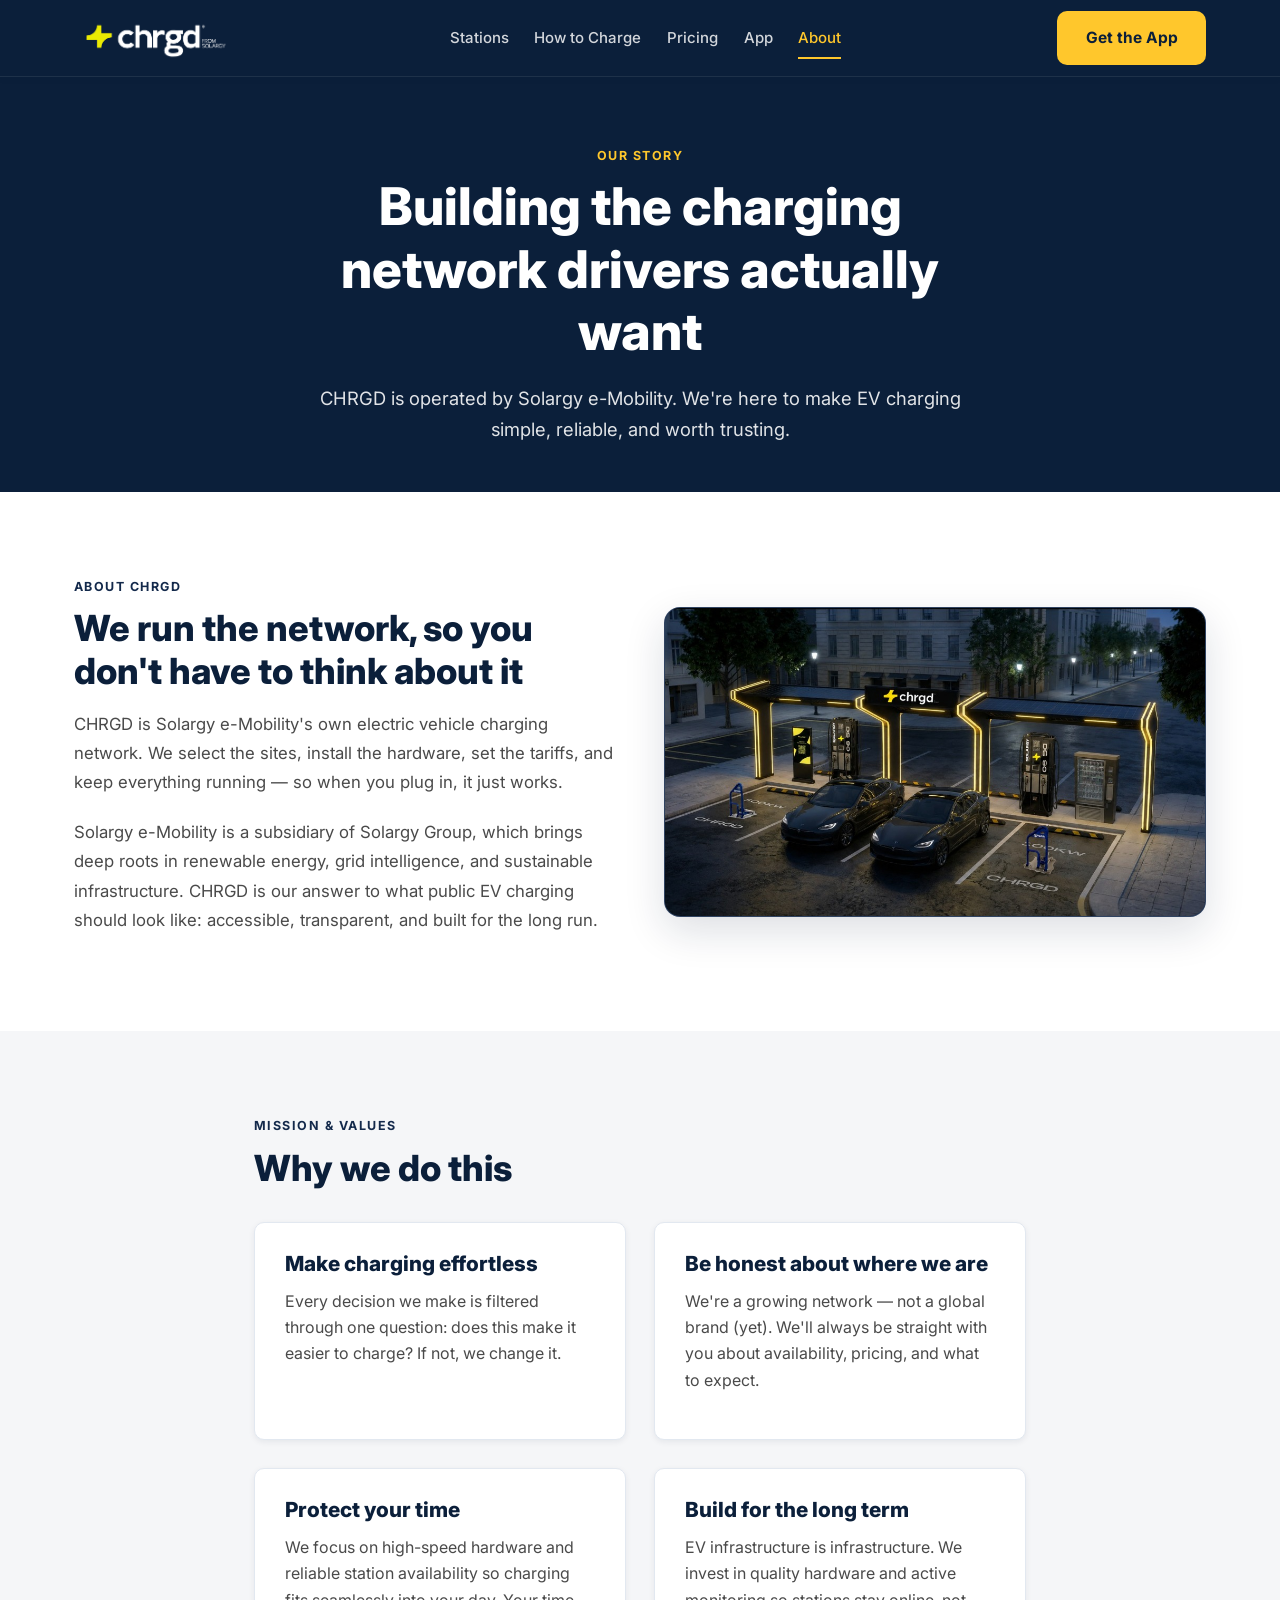
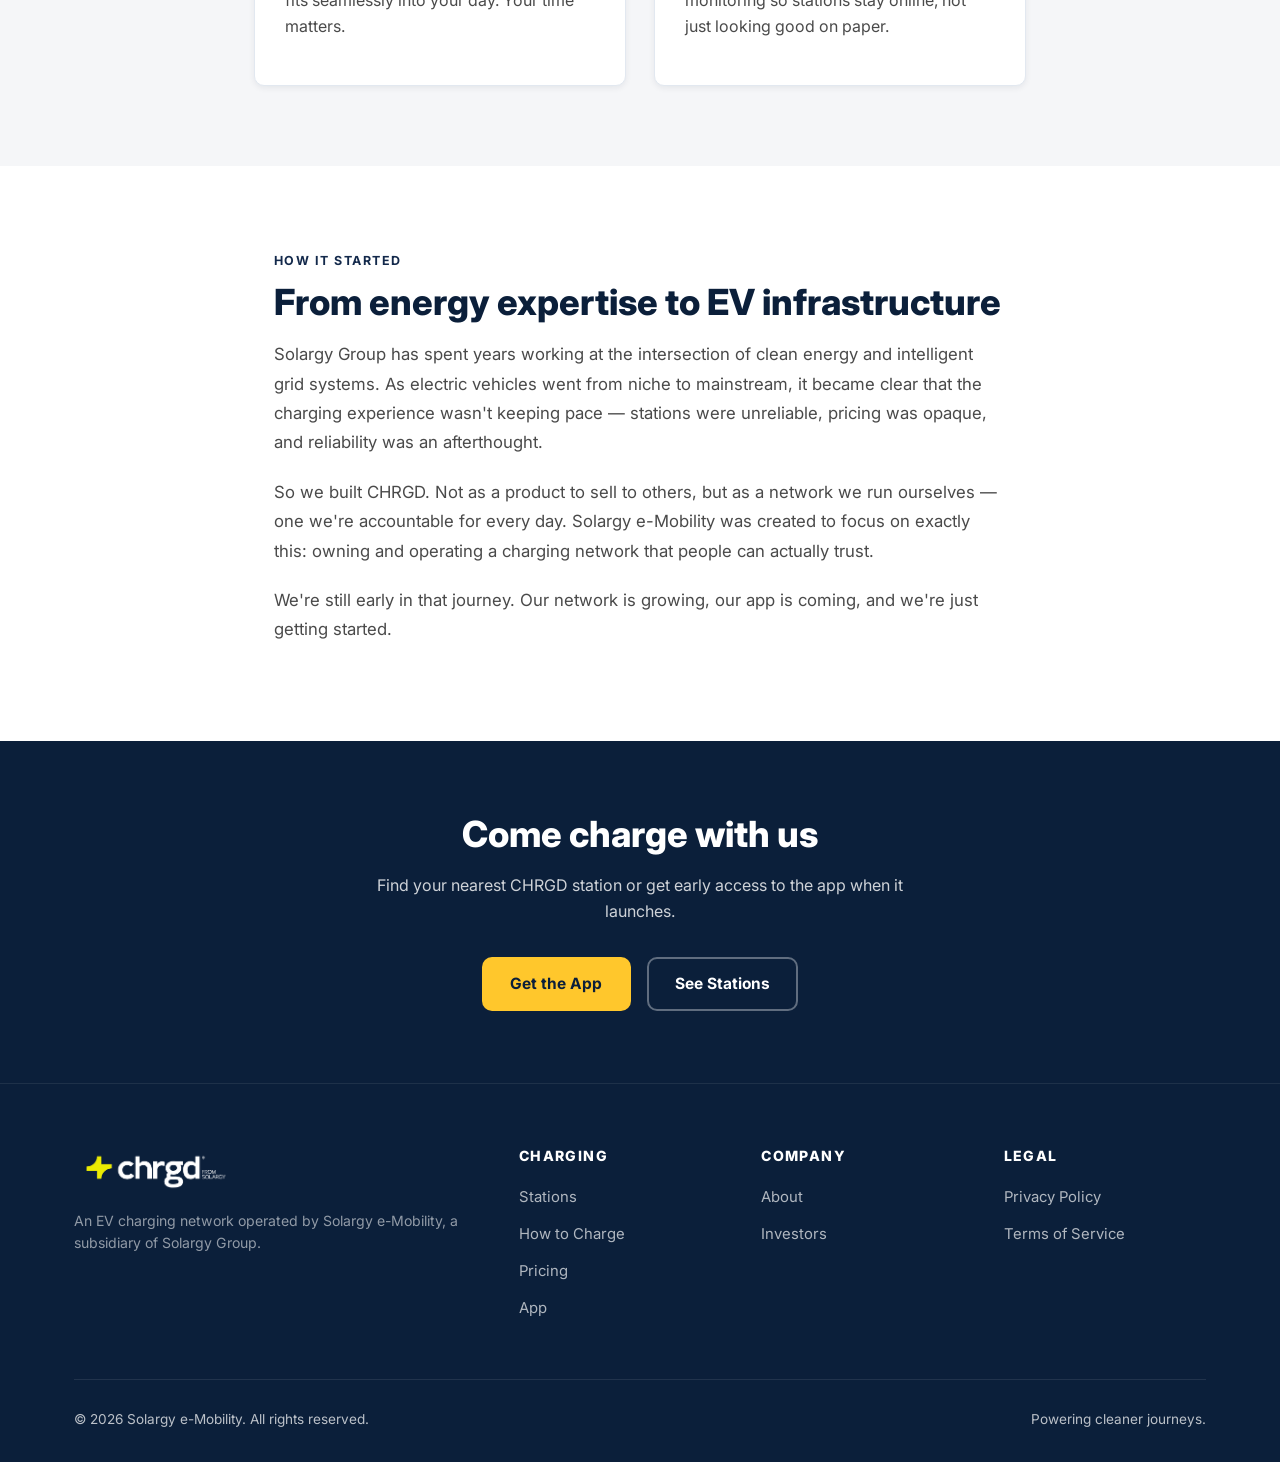
==== about.html @ de36cfe1 "Remove all parking solution and barrier references across website" ====
<!DOCTYPE html>
<html lang="en">
<head>
  <meta charset="UTF-8">
  <meta name="viewport" content="width=device-width, initial-scale=1.0">
  <title>About CHRGD — Solargy e-Mobility</title>
  <meta name="description" content="Learn about CHRGD, the EV charging network operated by Solargy e-Mobility (a subsidiary of Solargy Group). Our mission, story, and the people behind the network.">
  <link rel="stylesheet" href="style.css">
</head>
<body>

<!-- HEADER -->
<header class="header">
  <div class="container header-inner">
    <a href="index.html" class="wordmark" aria-label="CHRGD — Home"><img src="logo.png" alt="CHRGD FROM SOLARGY" class="logo-img"></a>
    <button class="hamburger" id="hamburger" aria-label="Toggle menu" aria-expanded="false">☰</button>
    <nav class="nav" id="mainNav">
      <a href="stations.html"      class="nav-link">Stations</a>
      <a href="how-to-charge.html" class="nav-link">How to Charge</a>
      <a href="pricing.html"       class="nav-link">Pricing</a>
      <a href="app.html"           class="nav-link">App</a>
      <a href="about.html"         class="nav-link active">About</a>    </nav>
    <a href="app.html" class="btn btn-primary">Get the App</a>
  </div>
</header>

<!-- HERO -->
<section class="hero" style="padding: 4rem 0 3rem;">
  <div class="container" style="max-width:720px; text-align:center;">
    <span class="eyebrow">Our Story</span>
    <h1>Building the charging network drivers actually want</h1>
    <p class="lead" style="margin: 0 auto;">CHRGD is operated by Solargy e-Mobility. We're here to make EV charging simple, reliable, and worth trusting.</p>
  </div>
</section>

<!-- ABOUT CHRGD -->
<section class="section">
  <div class="container">
    <div class="hero-grid" style="align-items:center;">
      <div>
        <span class="eyebrow eyebrow-dark">About CHRGD</span>
        <h2>We run the network, so you don't have to think about it</h2>
        <p style="font-size:1.05rem; line-height:1.75; margin-bottom:1.25rem;">
          CHRGD is Solargy e-Mobility's own electric vehicle charging network. We select the sites, install the hardware, set the tariffs, and keep everything running — so when you plug in, it just works.
        </p>
        <p style="font-size:1.05rem; line-height:1.75;">
          Solargy e-Mobility is a subsidiary of Solargy Group, which brings deep roots in renewable energy, grid intelligence, and sustainable infrastructure. CHRGD is our answer to what public EV charging should look like: accessible, transparent, and built for the long run.
        </p>
      </div>
      <div class="site-img-wrapper">
        <img src="images/station-canopy.jpg" alt="CHRGD illuminated night charging canopy" class="site-img">
      </div>
    </div>
  </div>
</section>

<!-- MISSION -->
<section class="section section-light">
  <div class="container" style="max-width: 820px;">
    <div class="section-header" style="text-align:left; max-width:100%; margin-bottom:2rem;">
      <span class="eyebrow eyebrow-dark">Mission & Values</span>
      <h2>Why we do this</h2>
    </div>
    <div class="cards" style="grid-template-columns:1fr 1fr;">
      <div class="card">
        <h3>Make charging effortless</h3>
        <p>Every decision we make is filtered through one question: does this make it easier to charge? If not, we change it.</p>
      </div>
      <div class="card">
        <h3>Be honest about where we are</h3>
        <p>We're a growing network — not a global brand (yet). We'll always be straight with you about availability, pricing, and what to expect.</p>
      </div>
      <div class="card">
        <h3>Protect your time</h3>
        <p>We focus on high-speed hardware and reliable station availability so charging fits seamlessly into your day. Your time matters.</p>
      </div>
      <div class="card">
        <h3>Build for the long term</h3>
        <p>EV infrastructure is infrastructure. We invest in quality hardware and active monitoring so stations stay online, not just looking good on paper.</p>
      </div>
    </div>
  </div>
</section>

<!-- HOW IT STARTED -->
<section class="section">
  <div class="container" style="max-width:780px;">
    <span class="eyebrow eyebrow-dark">How it started</span>
    <h2>From energy expertise to EV infrastructure</h2>
    <p style="font-size:1.05rem; line-height:1.75; margin-bottom:1.25rem;">
      Solargy Group has spent years working at the intersection of clean energy and intelligent grid systems. As electric vehicles went from niche to mainstream, it became clear that the charging experience wasn't keeping pace — stations were unreliable, pricing was opaque, and reliability was an afterthought.
    </p>
    <p style="font-size:1.05rem; line-height:1.75; margin-bottom:1.25rem;">
      So we built CHRGD. Not as a product to sell to others, but as a network we run ourselves — one we're accountable for every day. Solargy e-Mobility was created to focus on exactly this: owning and operating a charging network that people can actually trust.
    </p>
    <p style="font-size:1.05rem; line-height:1.75;">
      We're still early in that journey. Our network is growing, our app is coming, and we're just getting started.
    </p>
  </div>
</section>

<!-- CTA -->
<section class="cta-band">
  <div class="container">
    <h2>Come charge with us</h2>
    <p>Find your nearest CHRGD station or get early access to the app when it launches.</p>
    <div style="display:flex; gap:1rem; justify-content:center; flex-wrap:wrap;">
      <a href="app.html" class="btn btn-primary">Get the App</a>
      <a href="stations.html" class="btn btn-outline">See Stations</a>
    </div>
  </div>
</section>

<!-- FOOTER -->
<footer class="footer">
  <div class="container">
    <div class="footer-grid">
      <div class="footer-col">
        <a href="index.html" class="wordmark" aria-label="CHRGD — Home"><img src="logo.png" alt="CHRGD FROM SOLARGY" class="logo-img"></a>
        <p class="footer-desc">An EV charging network operated by Solargy e-Mobility, a subsidiary of Solargy Group.</p>
      </div>
      <div class="footer-col">
        <h4>Charging</h4>
        <ul class="footer-links">
          <li><a href="stations.html">Stations</a></li>
          <li><a href="how-to-charge.html">How to Charge</a></li>
          <li><a href="pricing.html">Pricing</a></li>
          <li><a href="app.html">App</a></li>
        </ul>
      </div>
      <div class="footer-col">
        <h4>Company</h4>
        <ul class="footer-links">
          <li><a href="about.html">About</a></li>          <li><a href="contact.html">Investors</a></li>
        </ul>
      </div>
      <div class="footer-col">
        <h4>Legal</h4>
        <ul class="footer-links">
          <li><a href="privacy-policy.html">Privacy Policy</a></li>
          <li><a href="terms-of-service.html">Terms of Service</a></li>
        </ul>
      </div>
    </div>
    <div class="footer-bottom">
      <span>© 2026 Solargy e-Mobility. All rights reserved.</span>
      <span>Powering cleaner journeys.</span>
    </div>
  </div>
</footer>

<script src="script.js"></script>
</body>
</html>
---- style.css ----
/* ===========================
   CHRGD — Global Design System
   =========================== */

@import url('https://fonts.googleapis.com/css2?family=Inter:wght@400;500;600;700;800;900&display=swap');

:root {
  --navy:        #0B1F3A;
  --navy-soft:   #13294B;
  --yellow:      #FFC72C;
  --yellow-dark: #E6AB00;
  --white:       #FFFFFF;
  --gray-100:    #F5F6F8;
  --gray-200:    #E2E8F0;
  --gray-300:    #CBD5E1;
  --gray-500:    #94A3B8;
  --gray-700:    #4A4A4A;
  --radius:      10px;
  --radius-lg:   16px;
  --shadow-sm:   0 2px 6px rgba(11,31,58,0.07);
  --shadow-md:   0 6px 18px rgba(11,31,58,0.10);
  --shadow-lg:   0 14px 40px rgba(11,31,58,0.14);
  --transition:  all 0.22s ease;
  --font:        'Inter', -apple-system, BlinkMacSystemFont, 'Segoe UI', sans-serif;
}

/* --- Reset --- */
*, *::before, *::after { box-sizing: border-box; margin: 0; padding: 0; }
html { scroll-behavior: smooth; }
body {
  font-family: var(--font);
  background: var(--white);
  color: var(--gray-700);
  line-height: 1.65;
  font-size: 1rem;
  display: flex;
  flex-direction: column;
  min-height: 100vh;
}
a { text-decoration: none; color: inherit; transition: var(--transition); }
ul { list-style: none; }
img { display: block; max-width: 100%; }

/* --- Container --- */
.container {
  width: 100%;
  max-width: 1180px;
  margin: 0 auto;
  padding: 0 1.5rem;
}

/* ===========================
   WORDMARK
   =========================== */
.wordmark {
  display: inline-flex;
  align-items: center;
  text-decoration: none;
}
.logo-img {
  height: 42px;
  width: auto;
  object-fit: contain;
  display: block;
  transition: var(--transition);
}
.logo-img:hover {
  opacity: 0.9;
}
.wordmark .dot { color: var(--yellow); }
.wordmark-dark  { color: var(--navy); }

/* ===========================
   TYPOGRAPHY
   =========================== */
h1, h2, h3, h4 { color: var(--navy); font-weight: 800; line-height: 1.2; }
h1 { font-size: clamp(2rem, 5vw, 3.25rem); margin-bottom: 1.25rem; }
h2 { font-size: clamp(1.6rem, 3vw, 2.25rem); margin-bottom: 1rem; }
h3 { font-size: 1.3rem; margin-bottom: 0.65rem; }
p  { margin-bottom: 1rem; }

.eyebrow {
  display: inline-block;
  font-size: 0.78rem;
  font-weight: 700;
  letter-spacing: 0.12em;
  text-transform: uppercase;
  color: var(--yellow);
  margin-bottom: 0.6rem;
}
.eyebrow-dark { color: var(--navy-soft); }

.lead {
  font-size: 1.15rem;
  color: rgba(255,255,255,0.88);
  max-width: 680px;
  margin-bottom: 2rem;
}
.lead-dark { color: var(--gray-700); }

/* ===========================
   BUTTONS
   =========================== */
.btn {
  display: inline-flex;
  align-items: center;
  justify-content: center;
  gap: 0.4rem;
  padding: 0.78rem 1.65rem;
  font-weight: 700;
  font-size: 0.97rem;
  border-radius: var(--radius);
  border: 2px solid transparent;
  cursor: pointer;
  transition: var(--transition);
  white-space: nowrap;
}
.btn-primary {
  background: var(--yellow);
  color: var(--navy);
}
.btn-primary:hover {
  background: var(--yellow-dark);
  transform: translateY(-2px);
  box-shadow: var(--shadow-md);
}
.btn-outline {
  background: transparent;
  color: var(--white);
  border-color: rgba(255,255,255,0.35);
}
.btn-outline:hover {
  background: rgba(255,255,255,0.1);
  border-color: var(--white);
}
.btn-outline-dark {
  background: transparent;
  color: var(--navy);
  border-color: var(--navy);
}
.btn-outline-dark:hover {
  background: var(--navy);
  color: var(--white);
}
.btn-disabled {
  background: var(--gray-300);
  color: var(--gray-500);
  cursor: not-allowed;
  pointer-events: none;
}

/* Badge */
.badge {
  display: inline-block;
  background: var(--yellow);
  color: var(--navy);
  font-size: 0.72rem;
  font-weight: 700;
  text-transform: uppercase;
  letter-spacing: 0.08em;
  padding: 0.22rem 0.6rem;
  border-radius: 50px;
  vertical-align: middle;
  margin-left: 0.4rem;
}
.badge-navy {
  background: var(--navy-soft);
  color: var(--yellow);
}

/* ===========================
   MEDIA PLACEHOLDER
   =========================== */
.media-ph {
  border: 2px dashed var(--gray-300);
  background: rgba(19,41,75,0.03);
  border-radius: var(--radius-lg);
  display: flex;
  flex-direction: column;
  align-items: center;
  justify-content: center;
  min-height: 260px;
  padding: 2rem;
  text-align: center;
  color: var(--gray-700);
}
.media-ph .ph-label {
  font-family: monospace;
  font-weight: 700;
  font-size: 1.1rem;
  letter-spacing: 0.1em;
  background: var(--navy-soft);
  color: var(--yellow);
  padding: 0.35rem 0.9rem;
  border-radius: 5px;
  margin-bottom: 0.65rem;
}
.media-ph .ph-desc {
  font-size: 0.84rem;
  color: var(--gray-500);
  max-width: 420px;
}
.media-ph-dark {
  border-color: rgba(255,255,255,0.2);
  background: rgba(255,255,255,0.04);
}
.media-ph-dark .ph-label {
  background: var(--yellow);
  color: var(--navy);
}
.media-ph-dark .ph-desc { color: rgba(255,255,255,0.55); }

/* ===========================
   MEDIA & IMAGES
   =========================== */
.site-img-wrapper {
  position: relative;
  border-radius: var(--radius-lg);
  overflow: hidden;
  box-shadow: var(--shadow-lg);
  border: 1px solid rgba(255, 255, 255, 0.12);
  background: var(--navy-soft);
}
.site-img {
  width: 100%;
  height: auto;
  display: block;
  object-fit: cover;
  transition: transform 0.4s ease;
}
.site-img-wrapper:hover .site-img {
  transform: scale(1.02);
}
.hardware-img-card {
  background: var(--gray-100);
  border-radius: var(--radius-lg);
  padding: 2rem;
  display: flex;
  justify-content: center;
  align-items: center;
  box-shadow: var(--shadow-md);
  border: 1px solid var(--gray-200);
}
.hardware-img {
  max-height: 380px;
  width: auto;
  object-fit: contain;
}

/* ===========================
   HEADER / NAV
   =========================== */
.header {
  position: sticky;
  top: 0;
  z-index: 1000;
  background: var(--navy);
  border-bottom: 1px solid rgba(255,255,255,0.08);
  box-shadow: var(--shadow-sm);
}
.header-inner {
  display: flex;
  align-items: center;
  justify-content: space-between;
  height: 76px;
}
.nav {
  display: flex;
  align-items: center;
  gap: 1.6rem;
}
.nav-link {
  color: rgba(255,255,255,0.82);
  font-weight: 500;
  font-size: 0.94rem;
  padding: 0.4rem 0;
  position: relative;
}
.nav-link:hover,
.nav-link.active { color: var(--yellow); }
.nav-link.active::after {
  content: '';
  position: absolute;
  bottom: -2px; left: 0;
  width: 100%; height: 2px;
  background: var(--yellow);
}
.hamburger {
  display: none;
  background: none;
  border: none;
  color: var(--white);
  font-size: 1.6rem;
  cursor: pointer;
  padding: 0.35rem;
  line-height: 1;
}

/* ===========================
   SECTIONS
   =========================== */
.section { padding: 5rem 0; }
.section-light { background: var(--gray-100); }
.section-dark  { background: var(--navy-soft); }
.section-dark h2, .section-dark h3 { color: var(--white); }

.section-header {
  text-align: center;
  max-width: 700px;
  margin: 0 auto 3rem;
}

/* ===========================
   HERO
   =========================== */
.hero {
  background: var(--navy);
  color: var(--white);
  padding: 5.5rem 0 4.5rem;
}
.hero-grid {
  display: grid;
  grid-template-columns: 1fr 1fr;
  gap: 3rem;
  align-items: center;
}
.hero h1 { color: var(--white); }
.hero-btns { display: flex; gap: 1rem; flex-wrap: wrap; margin-top: 0.5rem; }

/* ===========================
   CARDS
   =========================== */
.cards {
  display: grid;
  grid-template-columns: repeat(auto-fit, minmax(300px, 1fr));
  gap: 1.75rem;
}
.card {
  background: var(--white);
  border: 1px solid var(--gray-200);
  border-radius: var(--radius);
  padding: 1.85rem;
  box-shadow: var(--shadow-sm);
  transition: var(--transition);
  display: flex;
  flex-direction: column;
}
.card:hover {
  transform: translateY(-4px);
  box-shadow: var(--shadow-md);
  border-color: var(--yellow);
}
.card-link {
  margin-top: auto;
  padding-top: 1rem;
  font-weight: 700;
  color: var(--navy);
  display: inline-flex;
  align-items: center;
  gap: 0.3rem;
}
.card-link:hover { color: var(--yellow-dark); }

/* ===========================
   STEPS
   =========================== */
.steps {
  display: grid;
  grid-template-columns: repeat(auto-fit, minmax(220px, 1fr));
  gap: 1.75rem;
}
.step {
  background: var(--white);
  border-radius: var(--radius);
  border-top: 4px solid var(--yellow);
  padding: 1.75rem 1.5rem;
  box-shadow: var(--shadow-sm);
  position: relative;
}
.step-num {
  font-size: 3rem;
  font-weight: 900;
  color: var(--navy);
  opacity: 0.08;
  position: absolute;
  top: 1rem;
  right: 1.25rem;
  line-height: 1;
}

/* ===========================
   CTA BAND
   =========================== */
.cta-band {
  background: var(--navy);
  color: var(--white);
  text-align: center;
  padding: 4.5rem 0;
}
.cta-band h2 { color: var(--white); margin-bottom: 1rem; }
.cta-band p  { color: rgba(255,255,255,0.8); max-width: 580px; margin: 0 auto 2rem; }

/* ===========================
   PRICING
   =========================== */
.pricing-box {
  background: var(--white);
  border: 1px solid var(--gray-200);
  border-radius: var(--radius);
  padding: 2.5rem;
  box-shadow: var(--shadow-sm);
  max-width: 680px;
  margin: 0 auto;
}

/* ===========================
   FORM
   =========================== */
.form-wrap {
  background: var(--white);
  border: 1px solid var(--gray-200);
  border-radius: var(--radius);
  padding: 2.5rem;
  box-shadow: var(--shadow-md);
}
.form-group { margin-bottom: 1.15rem; }
.form-label {
  display: block;
  font-weight: 600;
  color: var(--navy);
  margin-bottom: 0.35rem;
  font-size: 0.95rem;
}
.form-control {
  width: 100%;
  padding: 0.75rem 1rem;
  border: 1px solid var(--gray-300);
  border-radius: var(--radius);
  font-family: var(--font);
  font-size: 1rem;
  transition: var(--transition);
}
.form-control:focus {
  outline: none;
  border-color: var(--navy);
  box-shadow: 0 0 0 3px rgba(11,31,58,0.09);
}

/* ===========================
   LEGAL
   =========================== */
.legal-wrap {
  max-width: 820px;
  margin: 0 auto;
  background: var(--white);
  border: 1px solid var(--gray-200);
  border-radius: var(--radius);
  padding: 3rem;
  box-shadow: var(--shadow-sm);
}
.draft-notice {
  background: rgba(255,199,44,0.13);
  border-left: 4px solid var(--yellow-dark);
  padding: 0.9rem 1.2rem;
  border-radius: 4px;
  margin-bottom: 2rem;
  font-size: 0.93rem;
  color: var(--navy);
}
.legal-wrap h2 { font-size: 1.25rem; margin: 2rem 0 0.5rem; }
.legal-wrap p, .legal-wrap li { font-size: 0.97rem; line-height: 1.7; }
.legal-wrap ul { list-style: disc; margin-left: 1.5rem; margin-bottom: 1rem; }

/* ===========================
   FOOTER
   =========================== */
.footer {
  background: var(--navy);
  color: rgba(255,255,255,0.72);
  padding: 4rem 0 2rem;
  border-top: 1px solid rgba(255,255,255,0.08);
  margin-top: auto;
}
.footer-grid {
  display: grid;
  grid-template-columns: 2fr 1fr 1fr 1fr;
  gap: 2.5rem;
  margin-bottom: 3rem;
}
.footer-col h4 {
  color: var(--white);
  font-size: 0.88rem;
  text-transform: uppercase;
  letter-spacing: 0.1em;
  margin-bottom: 1.1rem;
}
.footer-links li { margin-bottom: 0.65rem; }
.footer-links a  { color: rgba(255,255,255,0.68); font-size: 0.93rem; }
.footer-links a:hover { color: var(--yellow); }
.footer-desc {
  margin-top: 0.75rem;
  font-size: 0.88rem;
  color: rgba(255,255,255,0.55);
  line-height: 1.6;
}
.footer-bottom {
  padding-top: 1.75rem;
  border-top: 1px solid rgba(255,255,255,0.09);
  display: flex;
  justify-content: space-between;
  align-items: center;
  font-size: 0.85rem;
  flex-wrap: wrap;
  gap: 0.75rem;
}

/* ===========================
   RESPONSIVE
   =========================== */
@media (max-width: 960px) {
  .hero-grid         { grid-template-columns: 1fr; }
  .footer-grid       { grid-template-columns: 1fr 1fr; }
}

@media (max-width: 720px) {
  h1 { font-size: 2rem; }
  h2 { font-size: 1.55rem; }

  .hamburger { display: block; }

  .nav {
    position: absolute;
    top: 76px; left: 0;
    width: 100%;
    background: var(--navy);
    flex-direction: column;
    align-items: flex-start;
    padding: 1.25rem 1.5rem;
    gap: 1.1rem;
    border-bottom: 1px solid rgba(255,255,255,0.09);
    box-shadow: var(--shadow-lg);
    display: none;
  }
  .nav.open { display: flex; }

  .footer-grid       { grid-template-columns: 1fr; }
  .footer-bottom     { flex-direction: column; text-align: center; }
  .form-wrap, .legal-wrap { padding: 1.5rem; }
}
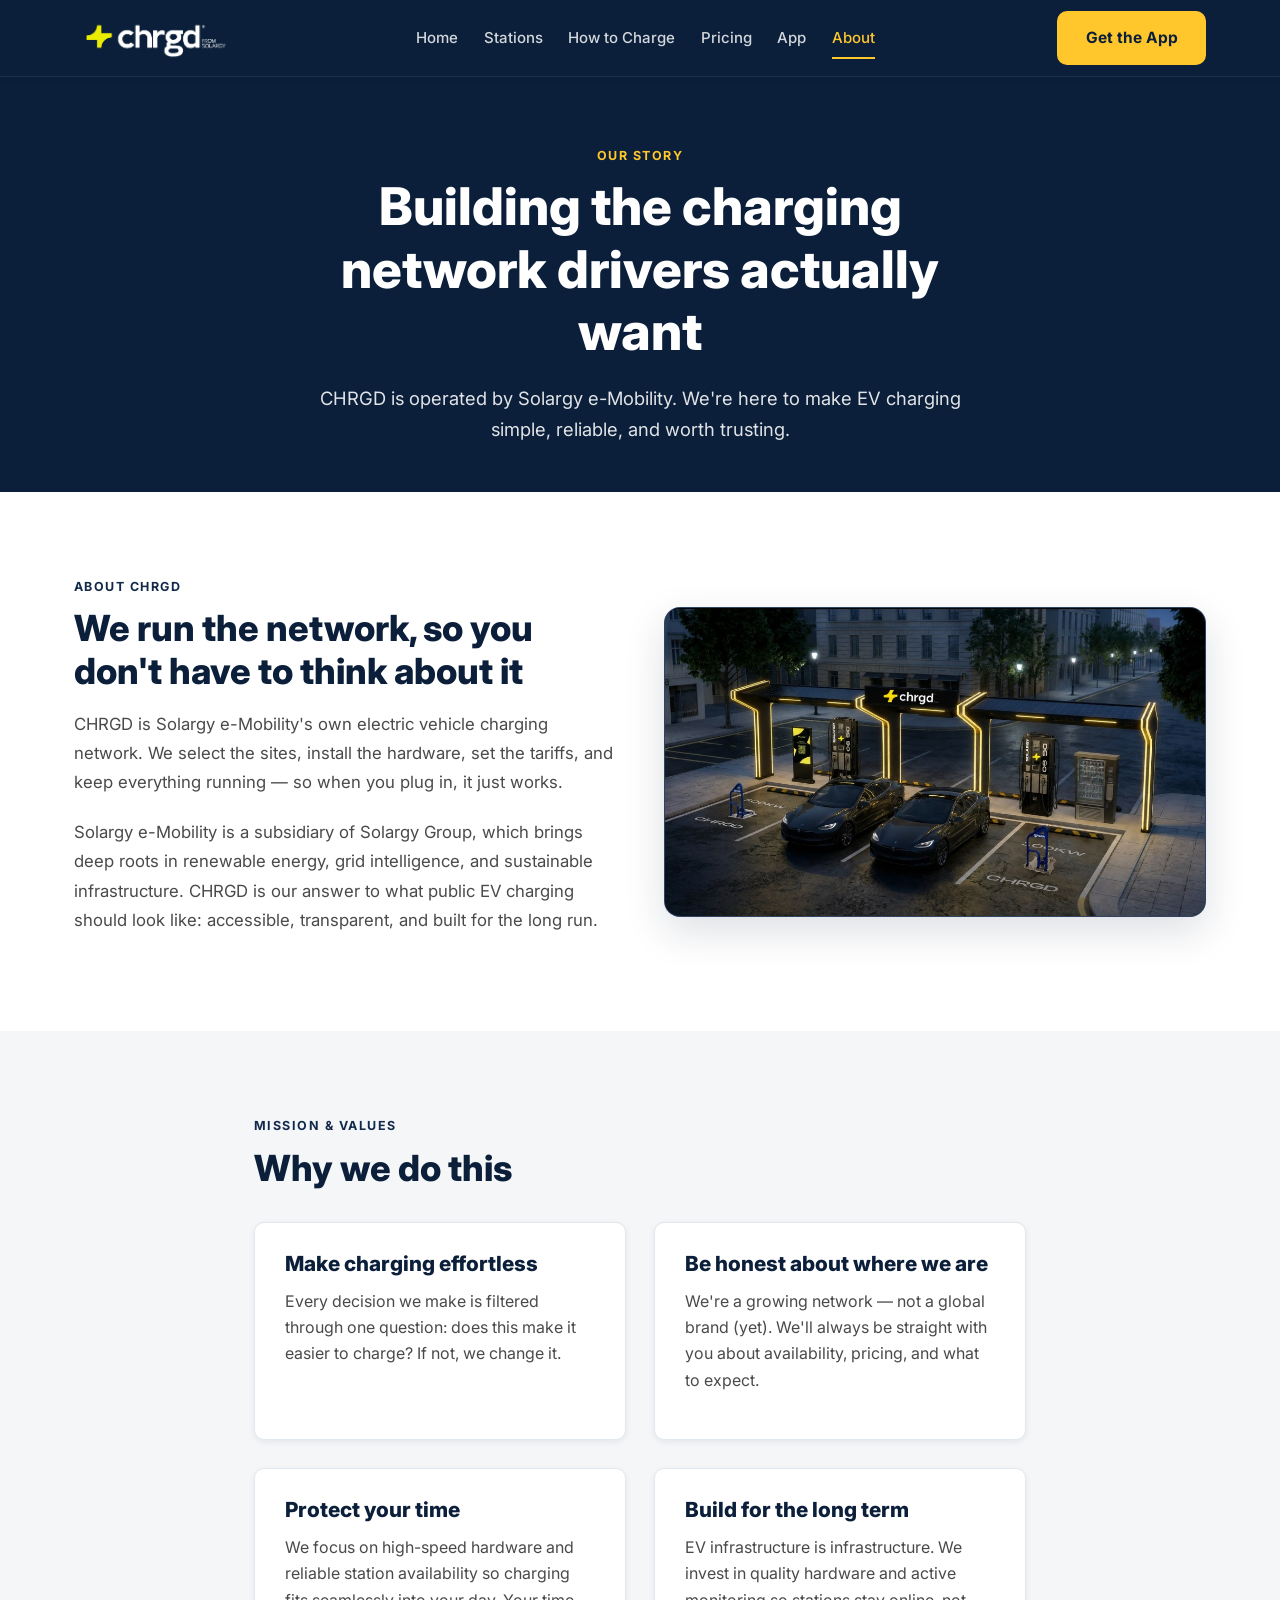
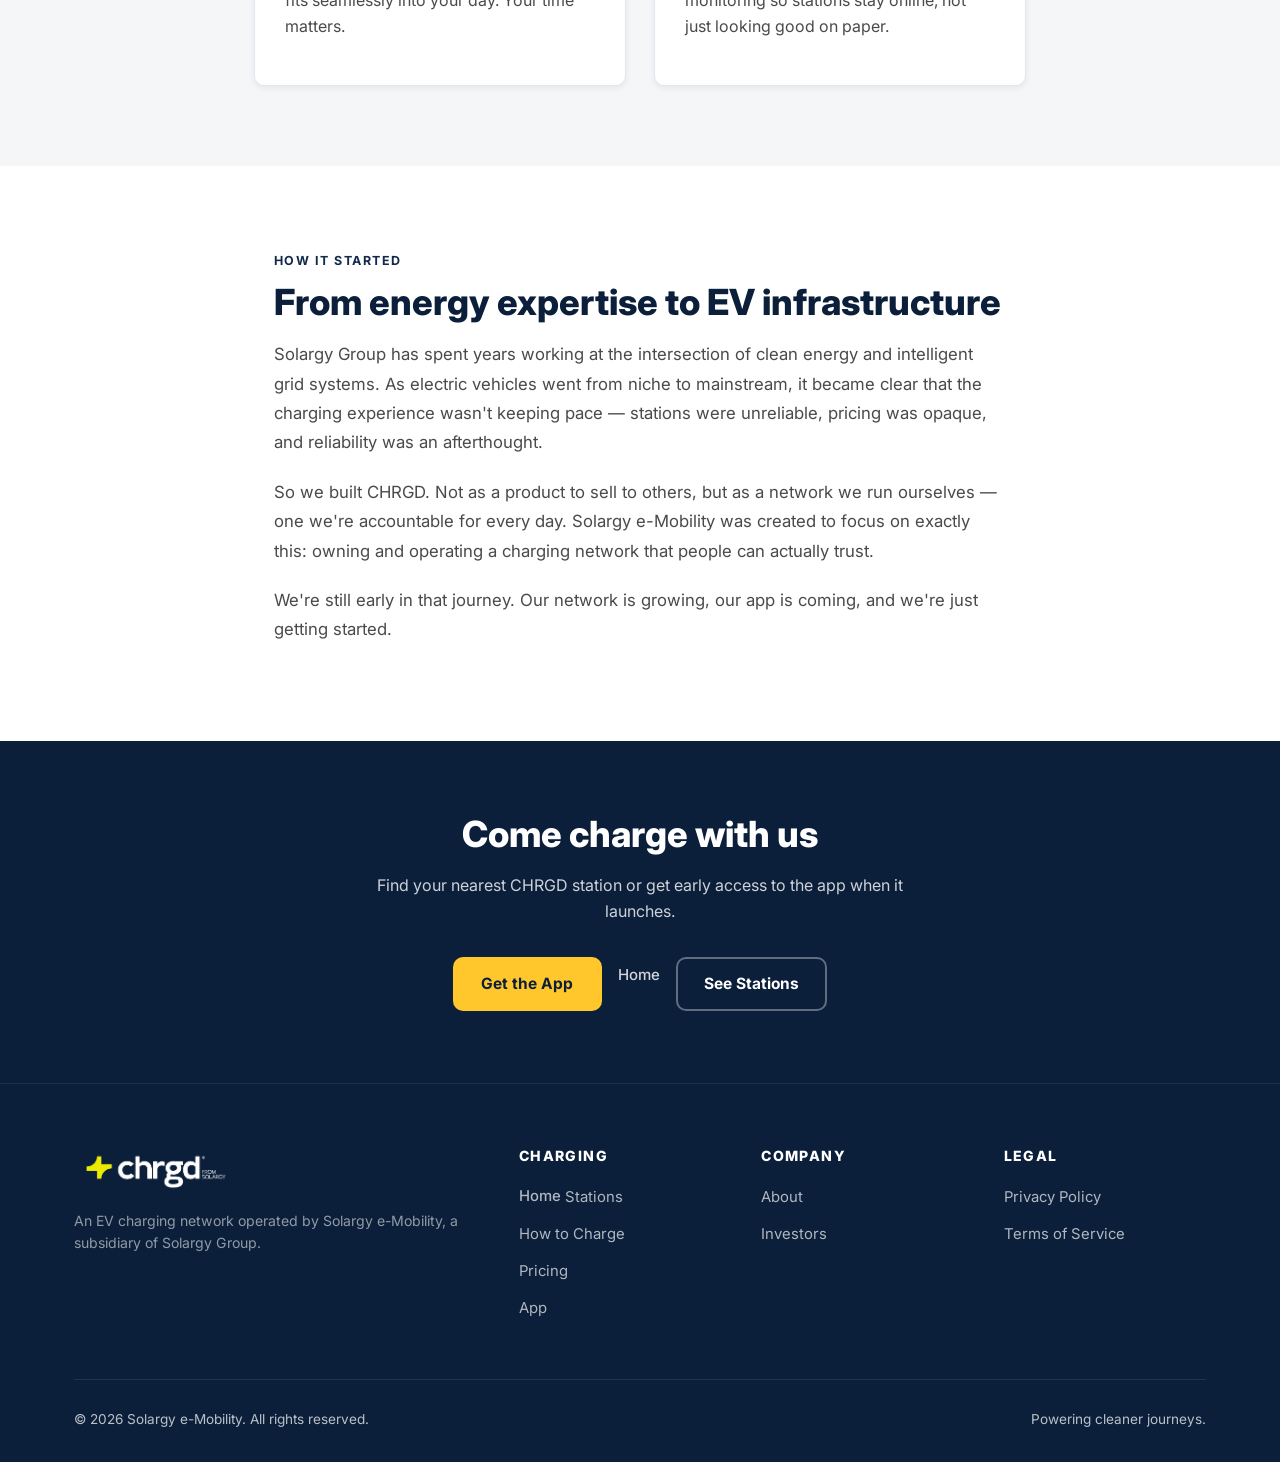
==== commit 7624c246: "Add Home tab to header navigation bar across all pages" ====
--- a/about.html
+++ b/about.html
@@ -15,6 +15,7 @@
     <a href="index.html" class="wordmark" aria-label="CHRGD — Home"><img src="logo.png" alt="CHRGD FROM SOLARGY" class="logo-img"></a>
     <button class="hamburger" id="hamburger" aria-label="Toggle menu" aria-expanded="false">☰</button>
     <nav class="nav" id="mainNav">
+      <a href="index.html" class="nav-link">Home</a>
       <a href="stations.html"      class="nav-link">Stations</a>
       <a href="how-to-charge.html" class="nav-link">How to Charge</a>
       <a href="pricing.html"       class="nav-link">Pricing</a>
@@ -106,6 +107,7 @@
     <p>Find your nearest CHRGD station or get early access to the app when it launches.</p>
     <div style="display:flex; gap:1rem; justify-content:center; flex-wrap:wrap;">
       <a href="app.html" class="btn btn-primary">Get the App</a>
+      <a href="index.html" class="nav-link">Home</a>
       <a href="stations.html" class="btn btn-outline">See Stations</a>
     </div>
   </div>
@@ -122,7 +124,8 @@
       <div class="footer-col">
         <h4>Charging</h4>
         <ul class="footer-links">
-          <li><a href="stations.html">Stations</a></li>
+          <li><a href="index.html" class="nav-link">Home</a>
+      <a href="stations.html">Stations</a></li>
           <li><a href="how-to-charge.html">How to Charge</a></li>
           <li><a href="pricing.html">Pricing</a></li>
           <li><a href="app.html">App</a></li>
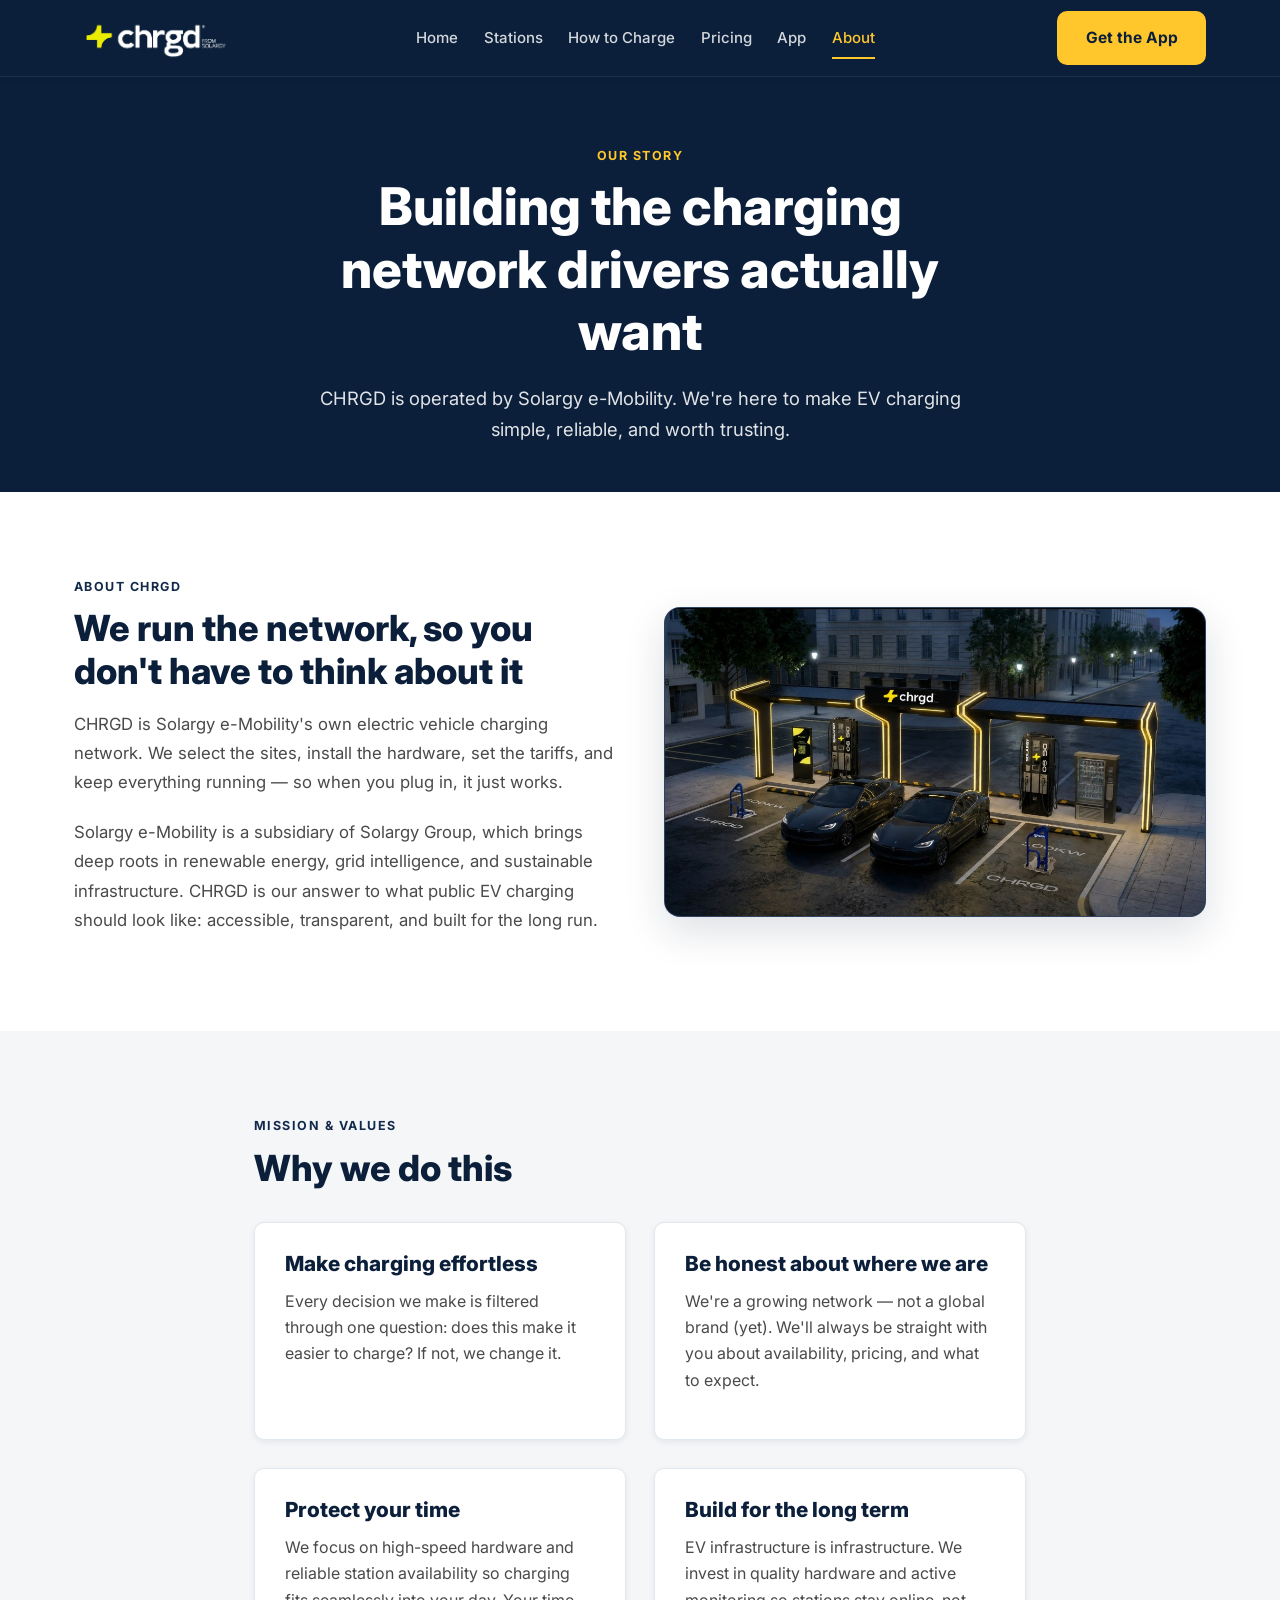
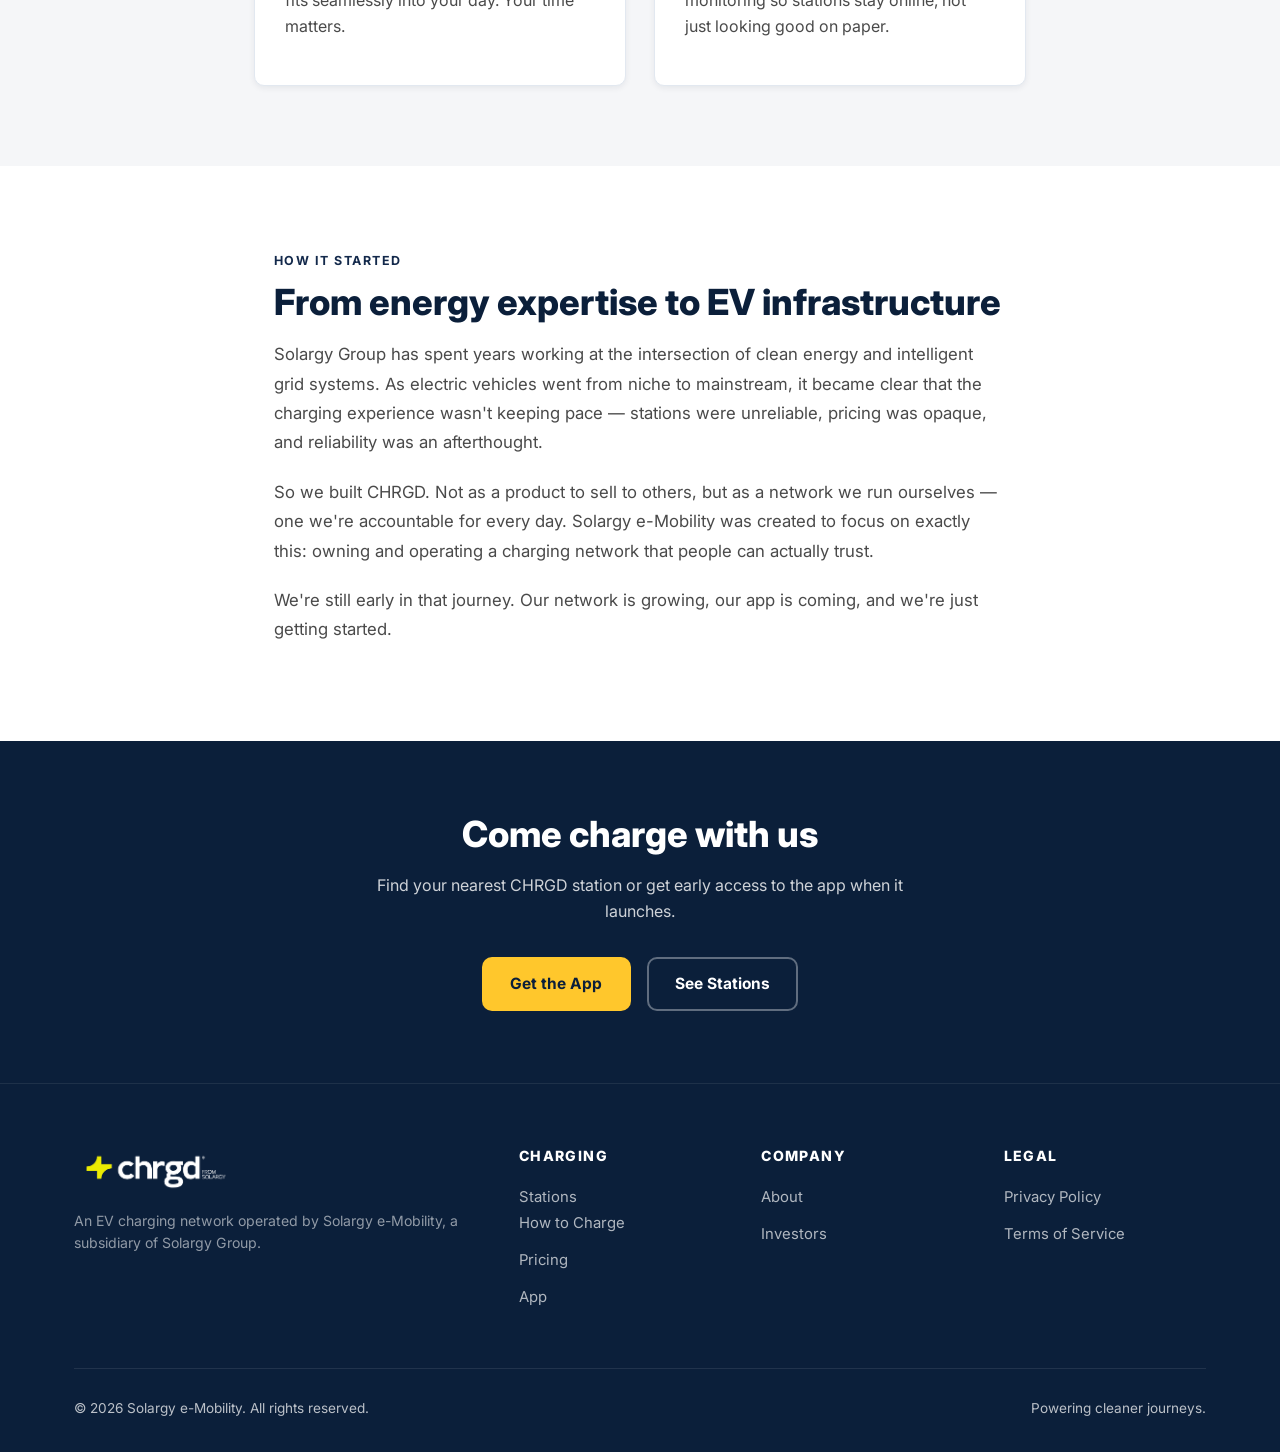
==== commit 1cf32970: "Keep Home tab exclusively in header navigation" ====
--- a/about.html
+++ b/about.html
@@ -107,7 +107,6 @@
     <p>Find your nearest CHRGD station or get early access to the app when it launches.</p>
     <div style="display:flex; gap:1rem; justify-content:center; flex-wrap:wrap;">
       <a href="app.html" class="btn btn-primary">Get the App</a>
-      <a href="index.html" class="nav-link">Home</a>
       <a href="stations.html" class="btn btn-outline">See Stations</a>
     </div>
   </div>
@@ -124,8 +123,7 @@
       <div class="footer-col">
         <h4>Charging</h4>
         <ul class="footer-links">
-          <li><a href="index.html" class="nav-link">Home</a>
-      <a href="stations.html">Stations</a></li>
+                <a href="stations.html">Stations</a></li>
           <li><a href="how-to-charge.html">How to Charge</a></li>
           <li><a href="pricing.html">Pricing</a></li>
           <li><a href="app.html">App</a></li>
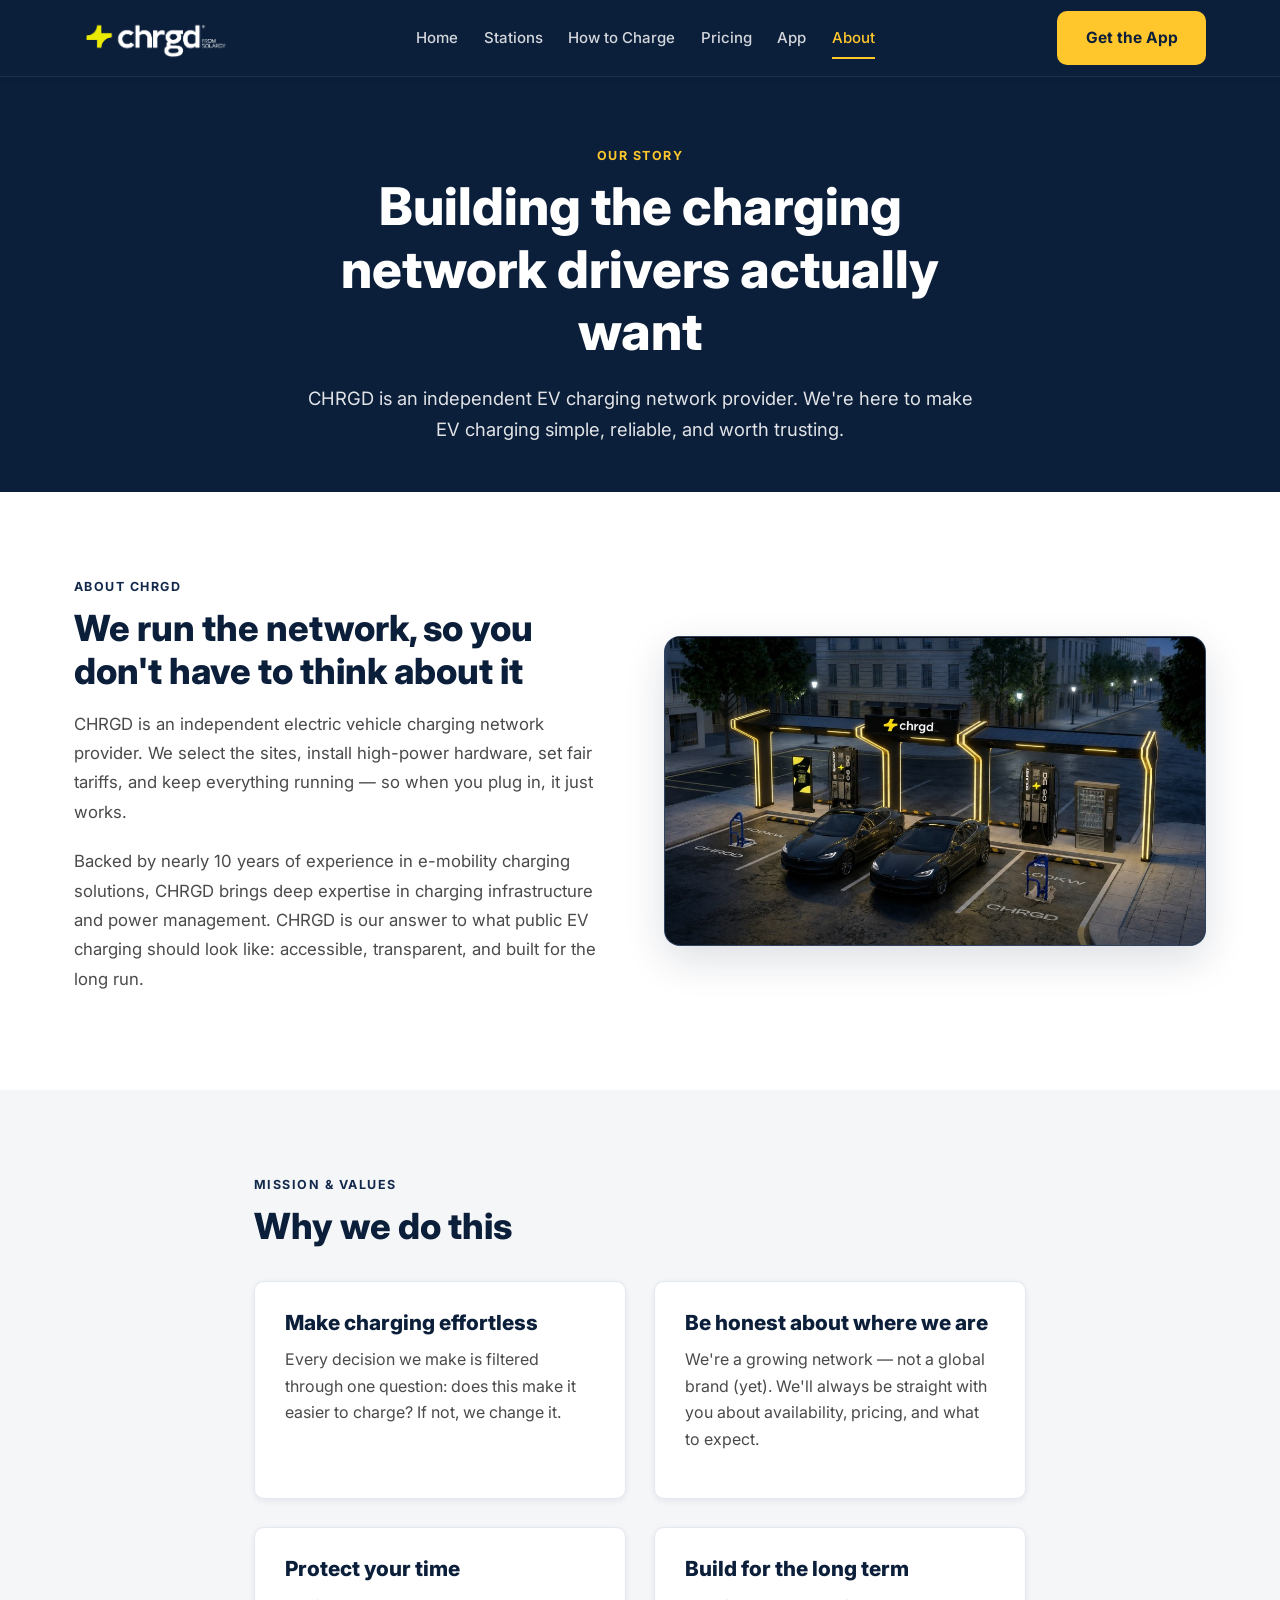
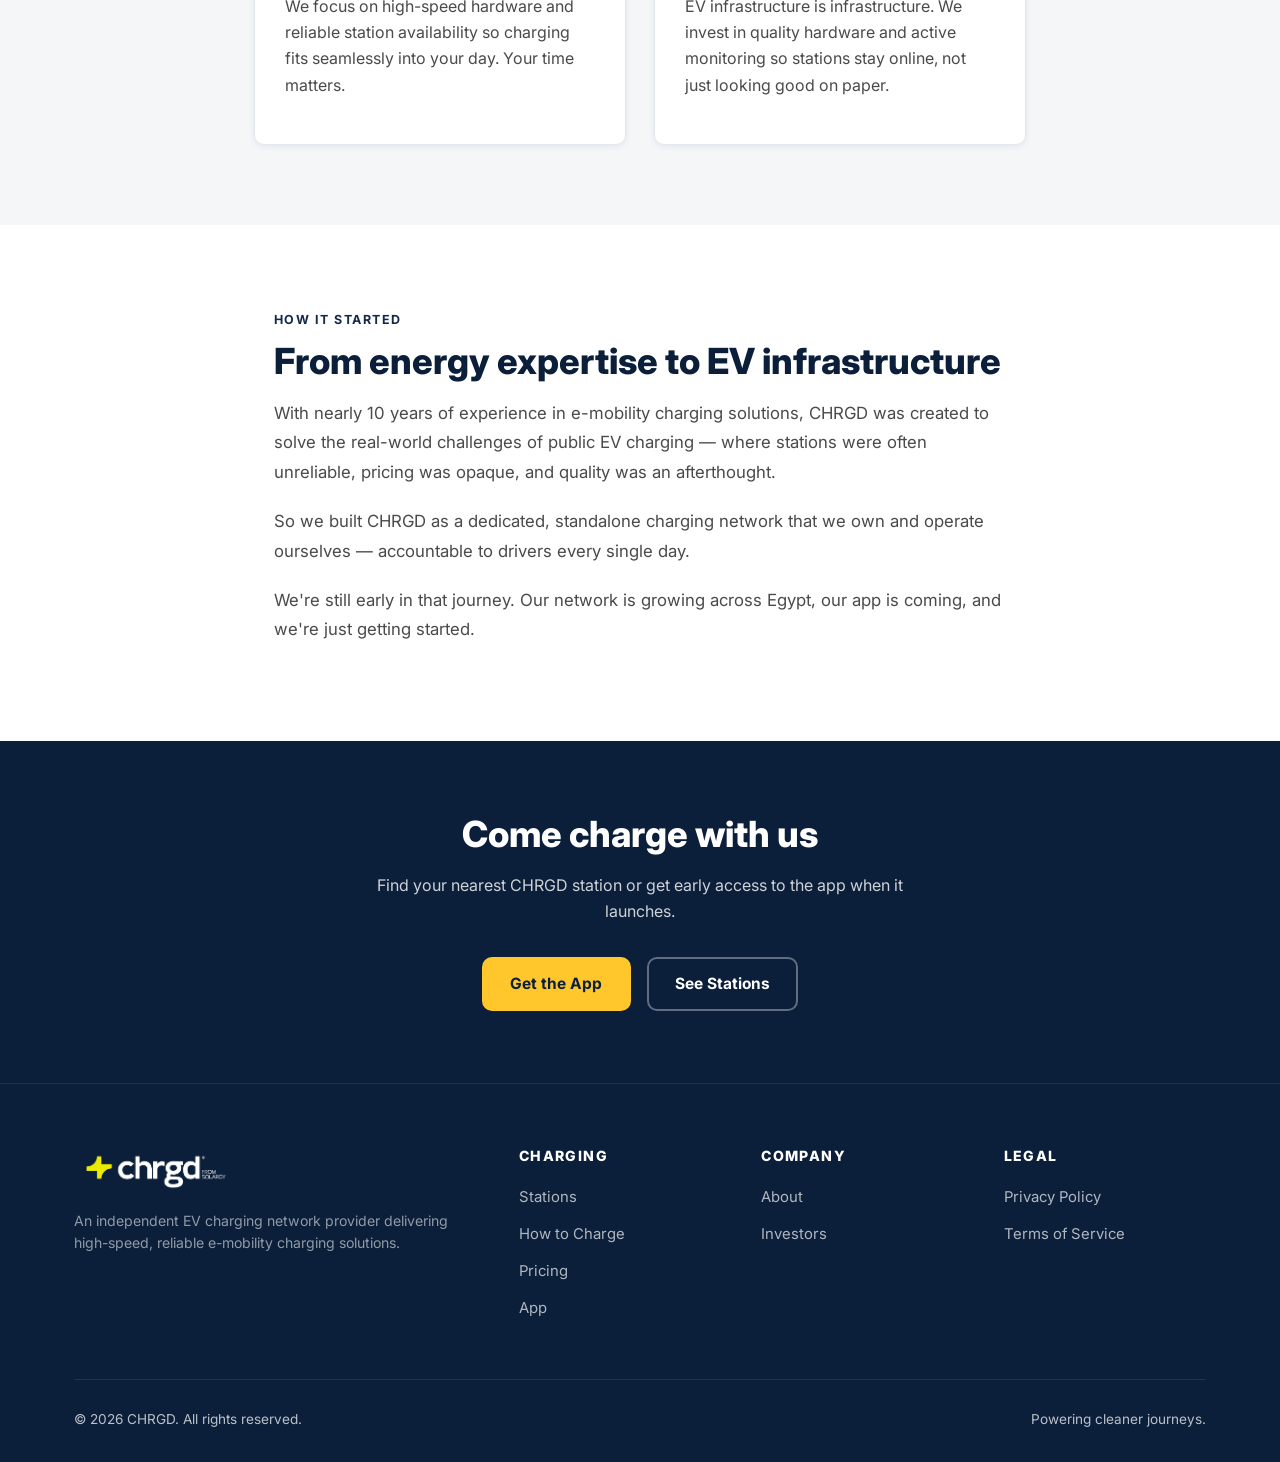
==== commit 376d990d: "Reframe CHRGD tone as an independent standalone EV charging network" ====
--- a/about.html
+++ b/about.html
@@ -3,8 +3,8 @@
 <head>
   <meta charset="UTF-8">
   <meta name="viewport" content="width=device-width, initial-scale=1.0">
-  <title>About CHRGD — Solargy e-Mobility</title>
-  <meta name="description" content="Learn about CHRGD, the EV charging network operated by Solargy e-Mobility (a subsidiary of Solargy Group). Our mission, story, and the people behind the network.">
+  <title>About CHRGD — EV Charging Network</title>
+  <meta name="description" content="Learn about CHRGD, an independent EV charging network provider. Our mission, story, and commitment to reliable charging.">
   <link rel="stylesheet" href="style.css">
 </head>
 <body>
@@ -12,7 +12,7 @@
 <!-- HEADER -->
 <header class="header">
   <div class="container header-inner">
-    <a href="index.html" class="wordmark" aria-label="CHRGD — Home"><img src="logo.png" alt="CHRGD FROM SOLARGY" class="logo-img"></a>
+    <a href="index.html" class="wordmark" aria-label="CHRGD — Home"><img src="logo.png" alt="CHRGD EV Charging Network" class="logo-img"></a>
     <button class="hamburger" id="hamburger" aria-label="Toggle menu" aria-expanded="false">☰</button>
     <nav class="nav" id="mainNav">
       <a href="index.html" class="nav-link">Home</a>
@@ -30,7 +30,7 @@
   <div class="container" style="max-width:720px; text-align:center;">
     <span class="eyebrow">Our Story</span>
     <h1>Building the charging network drivers actually want</h1>
-    <p class="lead" style="margin: 0 auto;">CHRGD is operated by Solargy e-Mobility. We're here to make EV charging simple, reliable, and worth trusting.</p>
+    <p class="lead" style="margin: 0 auto;">CHRGD is an independent EV charging network provider. We're here to make EV charging simple, reliable, and worth trusting.</p>
   </div>
 </section>
 
@@ -42,10 +42,10 @@
         <span class="eyebrow eyebrow-dark">About CHRGD</span>
         <h2>We run the network, so you don't have to think about it</h2>
         <p style="font-size:1.05rem; line-height:1.75; margin-bottom:1.25rem;">
-          CHRGD is Solargy e-Mobility's own electric vehicle charging network. We select the sites, install the hardware, set the tariffs, and keep everything running — so when you plug in, it just works.
+          CHRGD is an independent electric vehicle charging network provider. We select the sites, install high-power hardware, set fair tariffs, and keep everything running — so when you plug in, it just works.
         </p>
         <p style="font-size:1.05rem; line-height:1.75;">
-          Solargy e-Mobility is a subsidiary of Solargy Group, which brings deep roots in renewable energy, grid intelligence, and sustainable infrastructure. CHRGD is our answer to what public EV charging should look like: accessible, transparent, and built for the long run.
+          Backed by nearly 10 years of experience in e-mobility charging solutions, CHRGD brings deep expertise in charging infrastructure and power management. CHRGD is our answer to what public EV charging should look like: accessible, transparent, and built for the long run.
         </p>
       </div>
       <div class="site-img-wrapper">
@@ -89,13 +89,13 @@
     <span class="eyebrow eyebrow-dark">How it started</span>
     <h2>From energy expertise to EV infrastructure</h2>
     <p style="font-size:1.05rem; line-height:1.75; margin-bottom:1.25rem;">
-      Solargy Group has spent years working at the intersection of clean energy and intelligent grid systems. As electric vehicles went from niche to mainstream, it became clear that the charging experience wasn't keeping pace — stations were unreliable, pricing was opaque, and reliability was an afterthought.
+      With nearly 10 years of experience in e-mobility charging solutions, CHRGD was created to solve the real-world challenges of public EV charging — where stations were often unreliable, pricing was opaque, and quality was an afterthought.
     </p>
     <p style="font-size:1.05rem; line-height:1.75; margin-bottom:1.25rem;">
-      So we built CHRGD. Not as a product to sell to others, but as a network we run ourselves — one we're accountable for every day. Solargy e-Mobility was created to focus on exactly this: owning and operating a charging network that people can actually trust.
+      So we built CHRGD as a dedicated, standalone charging network that we own and operate ourselves — accountable to drivers every single day.
     </p>
     <p style="font-size:1.05rem; line-height:1.75;">
-      We're still early in that journey. Our network is growing, our app is coming, and we're just getting started.
+      We're still early in that journey. Our network is growing across Egypt, our app is coming, and we're just getting started.
     </p>
   </div>
 </section>
@@ -117,13 +117,13 @@
   <div class="container">
     <div class="footer-grid">
       <div class="footer-col">
-        <a href="index.html" class="wordmark" aria-label="CHRGD — Home"><img src="logo.png" alt="CHRGD FROM SOLARGY" class="logo-img"></a>
-        <p class="footer-desc">An EV charging network operated by Solargy e-Mobility, a subsidiary of Solargy Group.</p>
+        <a href="index.html" class="wordmark" aria-label="CHRGD — Home"><img src="logo.png" alt="CHRGD EV Charging Network" class="logo-img"></a>
+        <p class="footer-desc">An independent EV charging network provider delivering high-speed, reliable e-mobility charging solutions.</p>
       </div>
       <div class="footer-col">
         <h4>Charging</h4>
         <ul class="footer-links">
-                <a href="stations.html">Stations</a></li>
+          <li><a href="stations.html">Stations</a></li>
           <li><a href="how-to-charge.html">How to Charge</a></li>
           <li><a href="pricing.html">Pricing</a></li>
           <li><a href="app.html">App</a></li>
@@ -144,7 +144,7 @@
       </div>
     </div>
     <div class="footer-bottom">
-      <span>© 2026 Solargy e-Mobility. All rights reserved.</span>
+      <span>© 2026 CHRGD. All rights reserved.</span>
       <span>Powering cleaner journeys.</span>
     </div>
   </div>
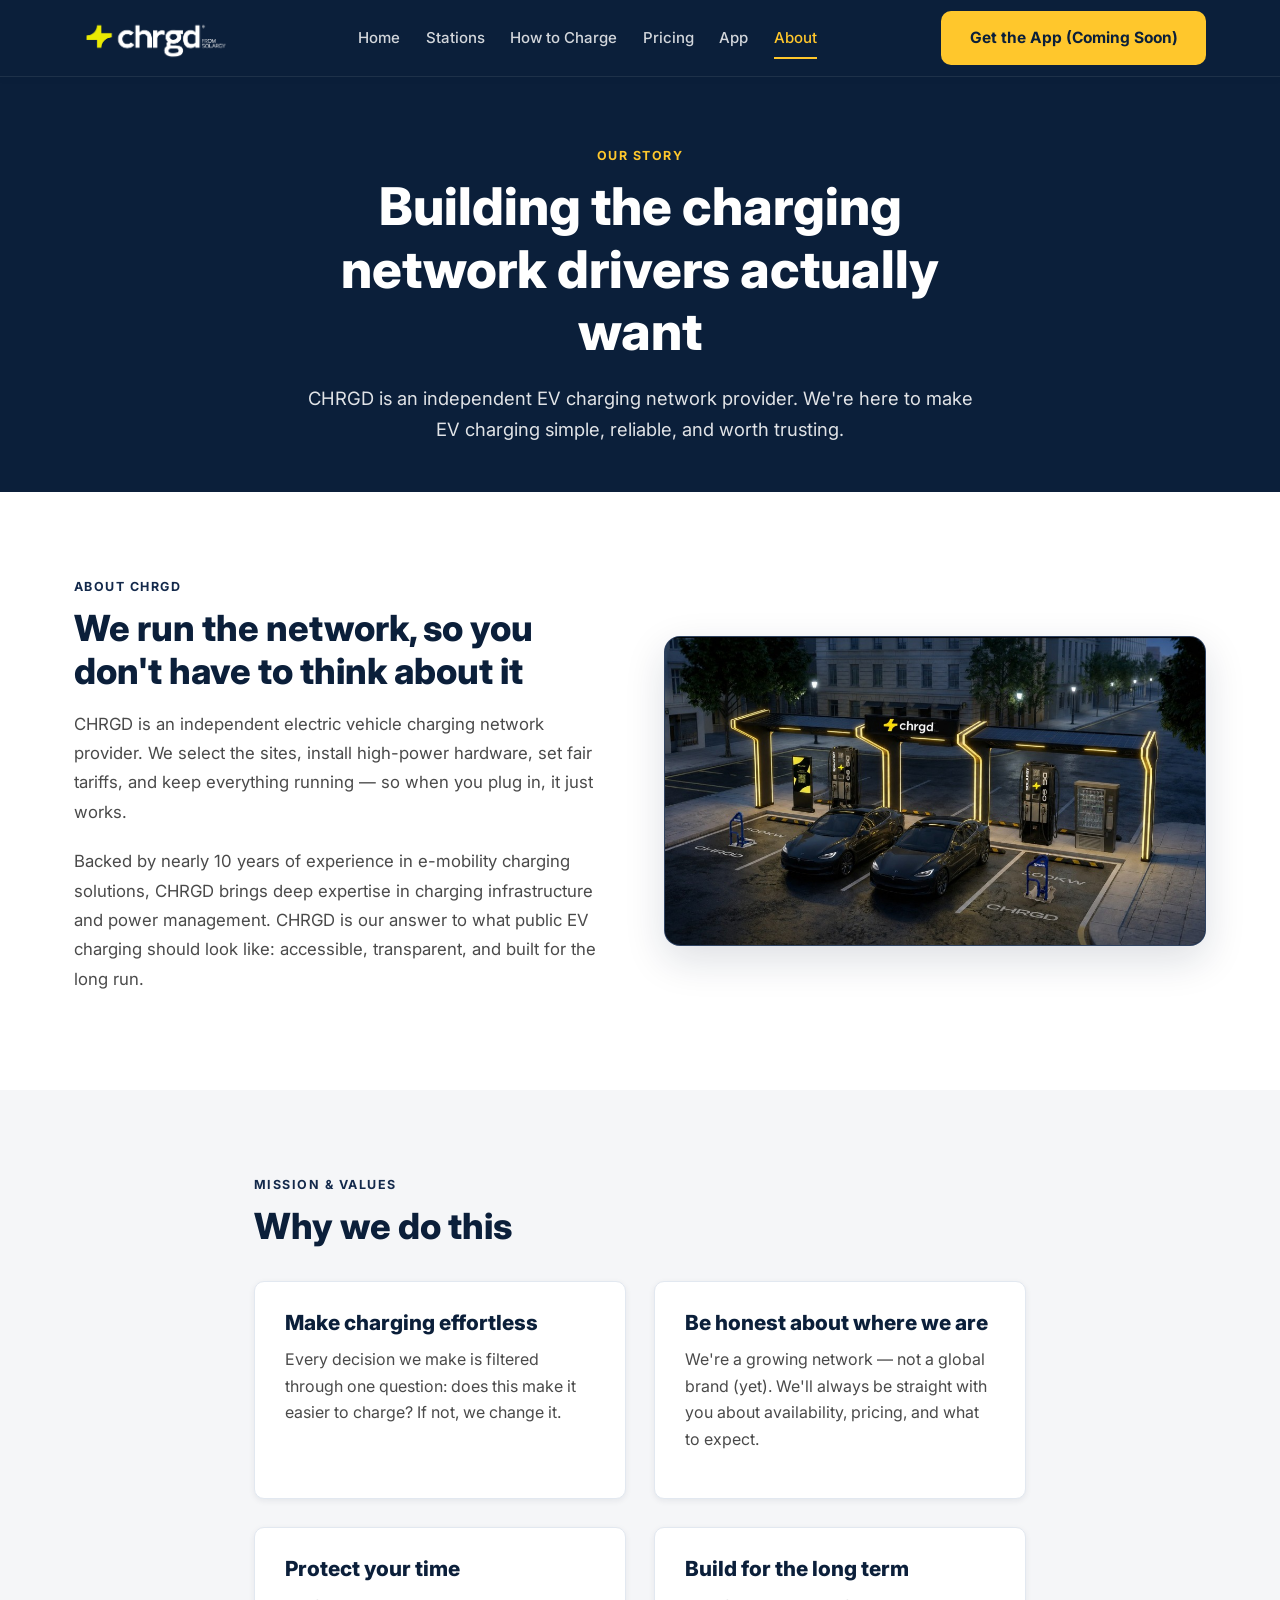
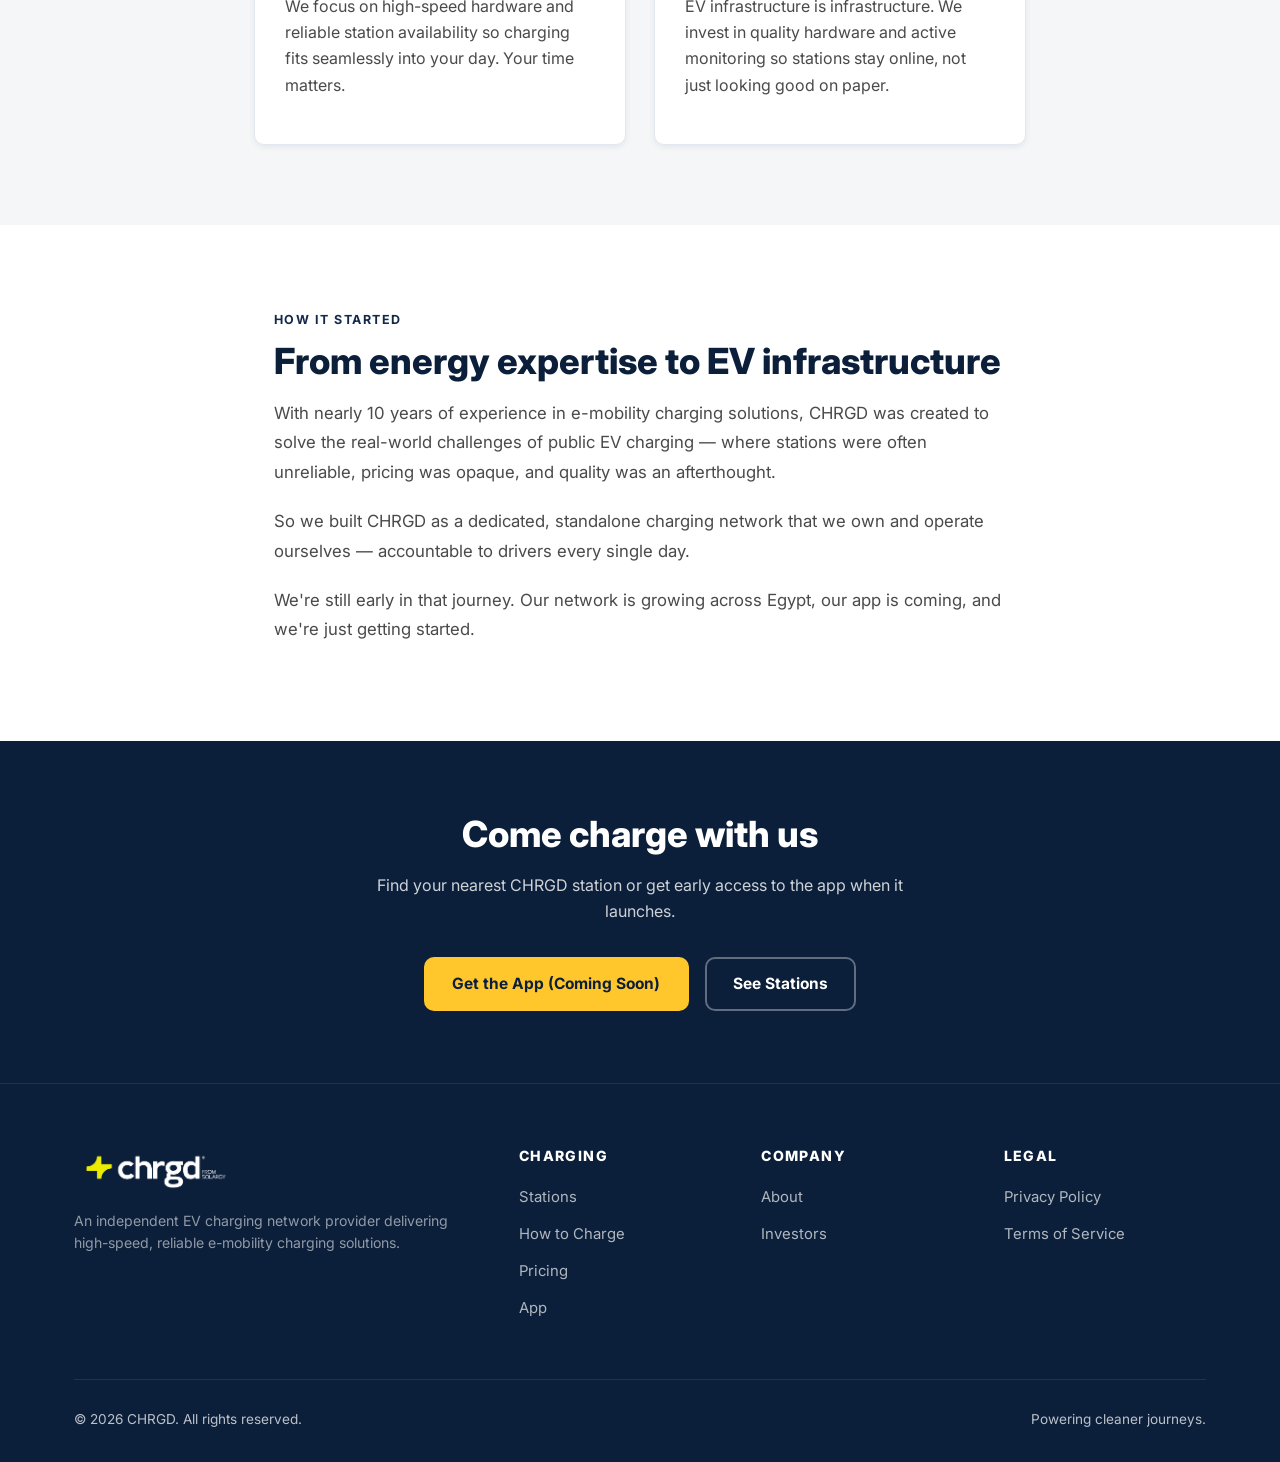
==== commit 9f2cfc7c: "Update all Get the App buttons to include (Coming Soon) label across site" ====
--- a/about.html
+++ b/about.html
@@ -21,7 +21,7 @@
       <a href="pricing.html"       class="nav-link">Pricing</a>
       <a href="app.html"           class="nav-link">App</a>
       <a href="about.html"         class="nav-link active">About</a>    </nav>
-    <a href="app.html" class="btn btn-primary">Get the App</a>
+    <a href="app.html" class="btn btn-primary">Get the App (Coming Soon)</a>
   </div>
 </header>
 
@@ -106,7 +106,7 @@
     <h2>Come charge with us</h2>
     <p>Find your nearest CHRGD station or get early access to the app when it launches.</p>
     <div style="display:flex; gap:1rem; justify-content:center; flex-wrap:wrap;">
-      <a href="app.html" class="btn btn-primary">Get the App</a>
+      <a href="app.html" class="btn btn-primary">Get the App (Coming Soon)</a>
       <a href="stations.html" class="btn btn-outline">See Stations</a>
     </div>
   </div>
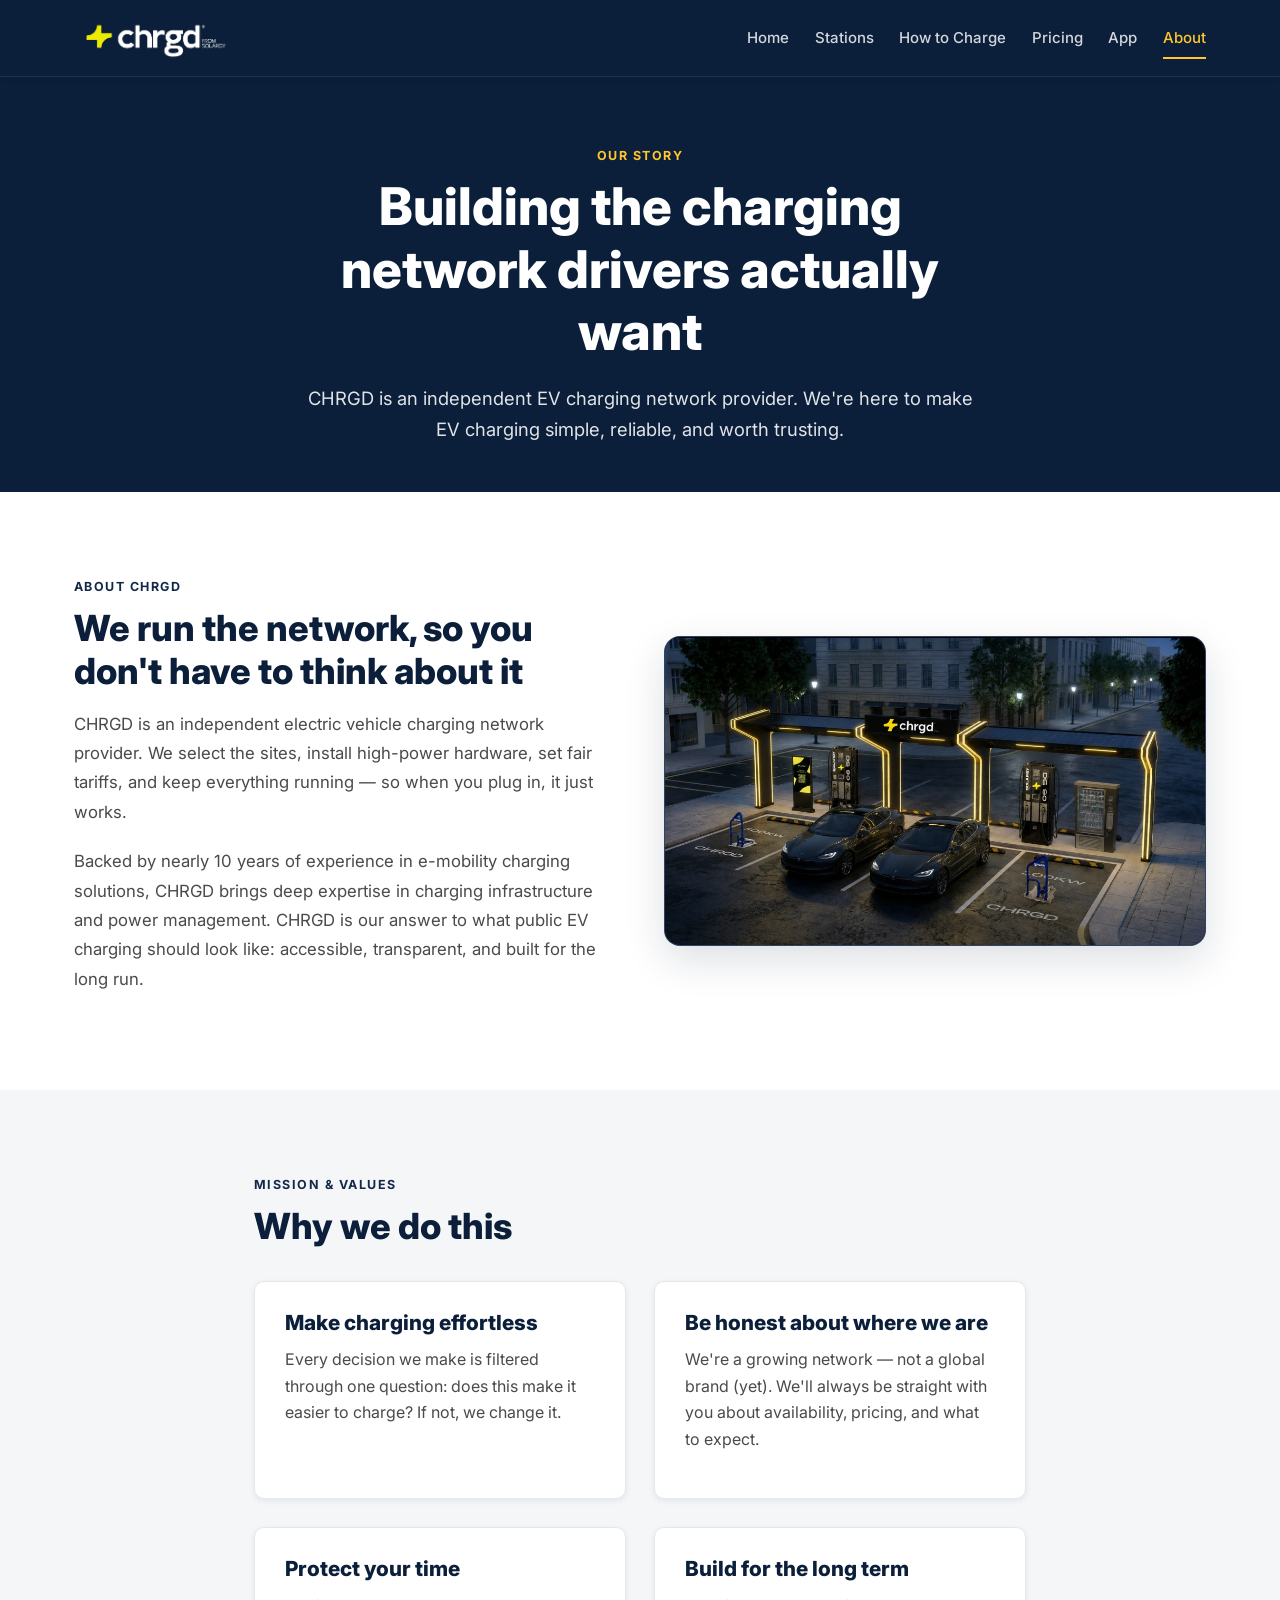
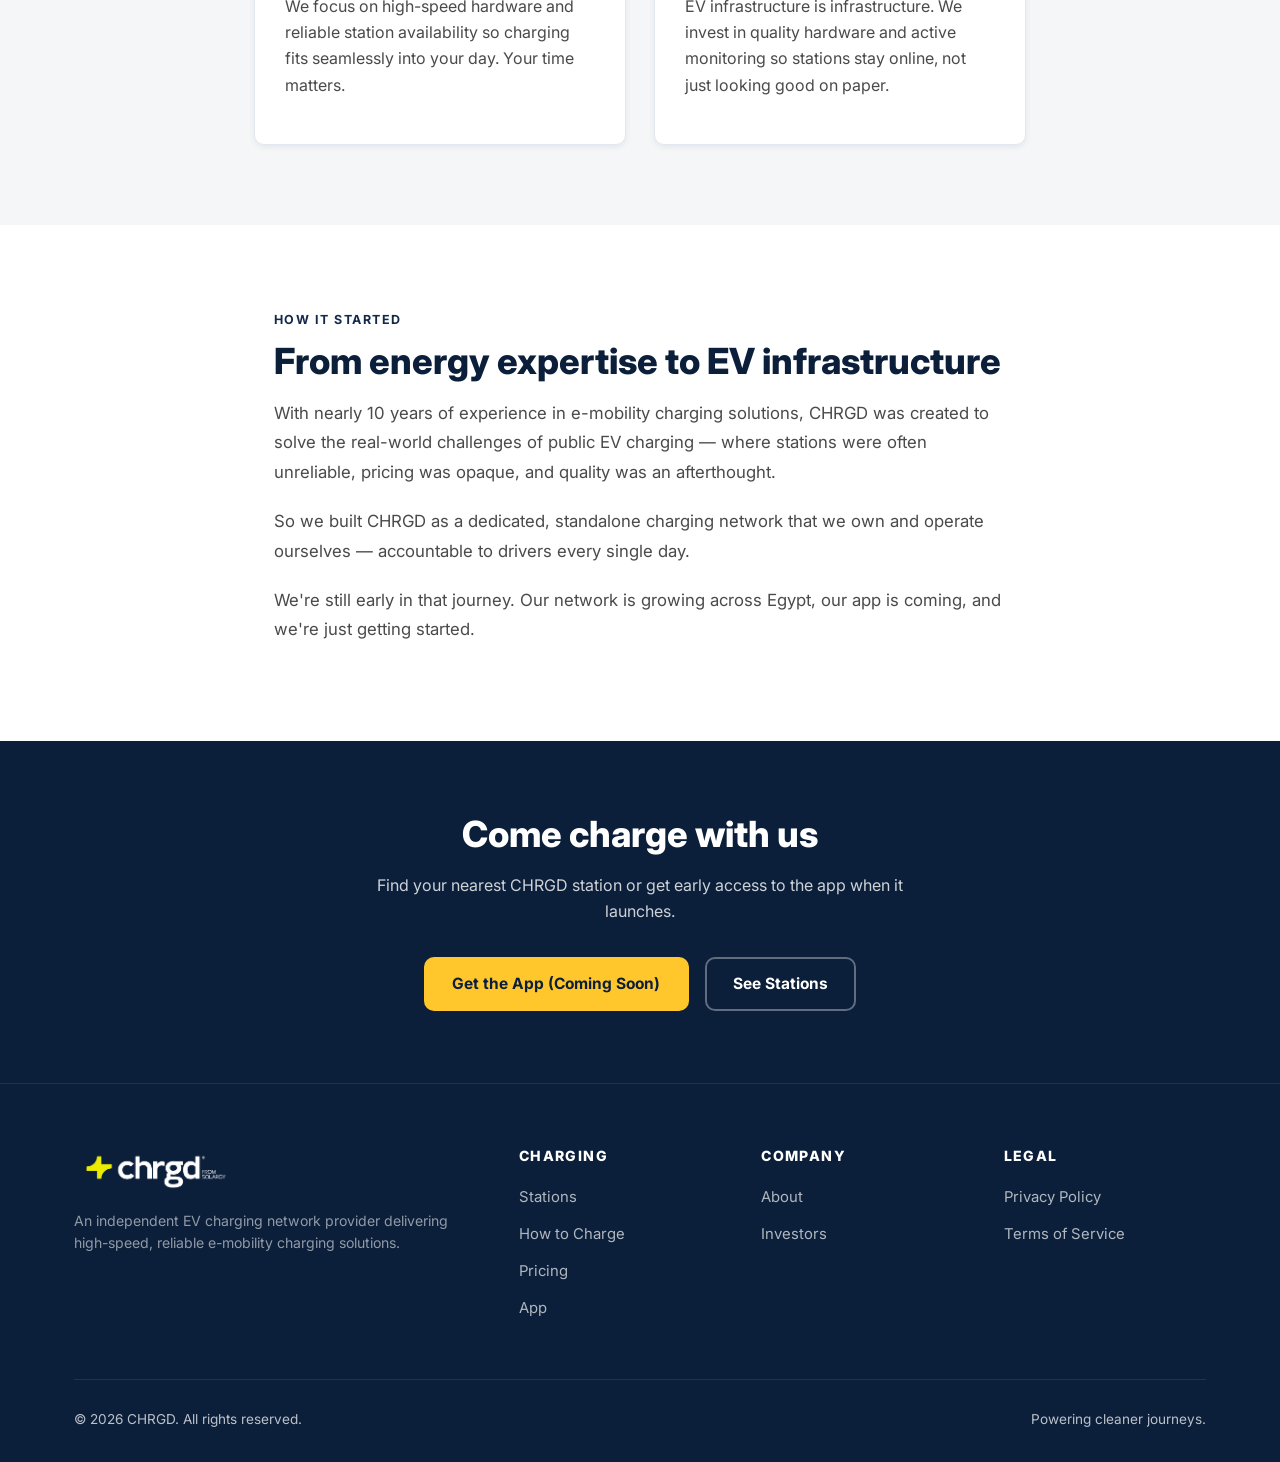
==== commit 25e96dc0: "Remove Get the App button from top header navigation across all pages" ====
--- a/about.html
+++ b/about.html
@@ -20,8 +20,8 @@
       <a href="how-to-charge.html" class="nav-link">How to Charge</a>
       <a href="pricing.html"       class="nav-link">Pricing</a>
       <a href="app.html"           class="nav-link">App</a>
-      <a href="about.html"         class="nav-link active">About</a>    </nav>
-    <a href="app.html" class="btn btn-primary">Get the App (Coming Soon)</a>
+      <a href="about.html"         class="nav-link active">About</a>
+    </nav>
   </div>
 </header>
 
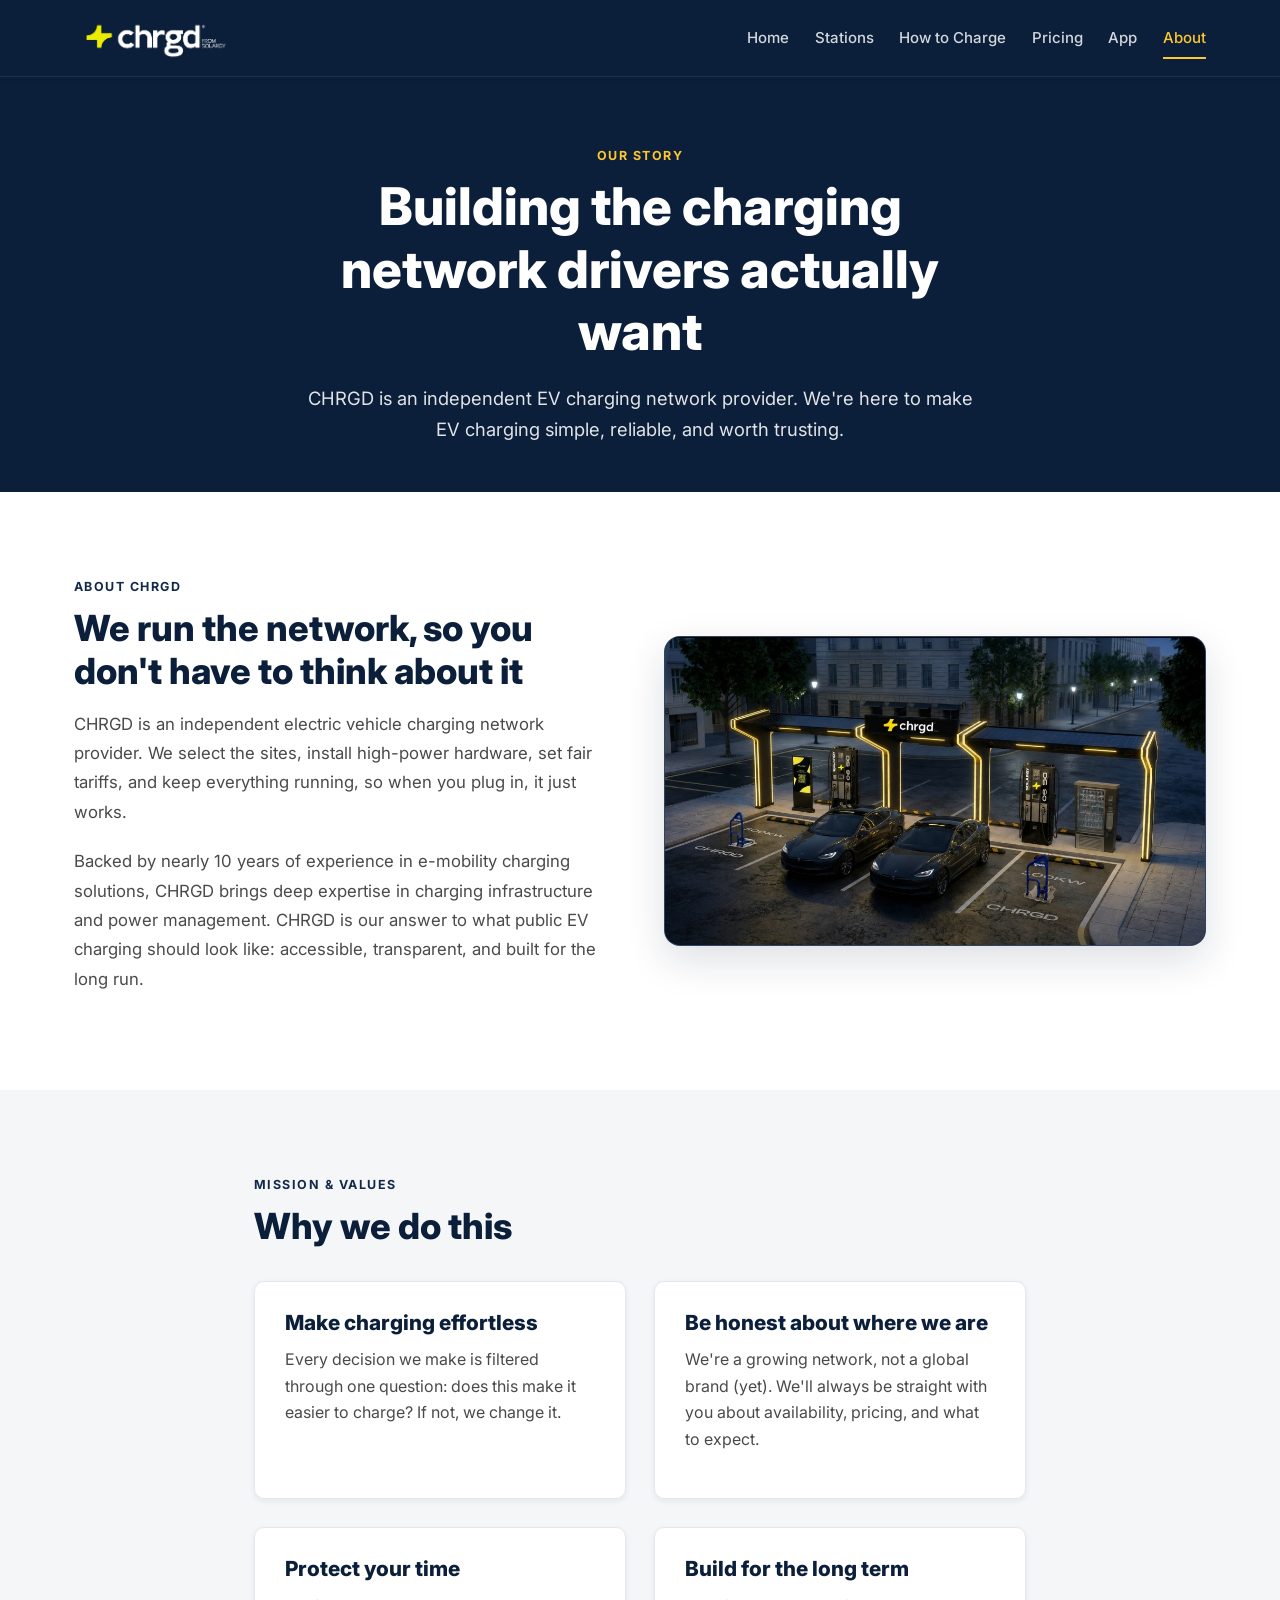
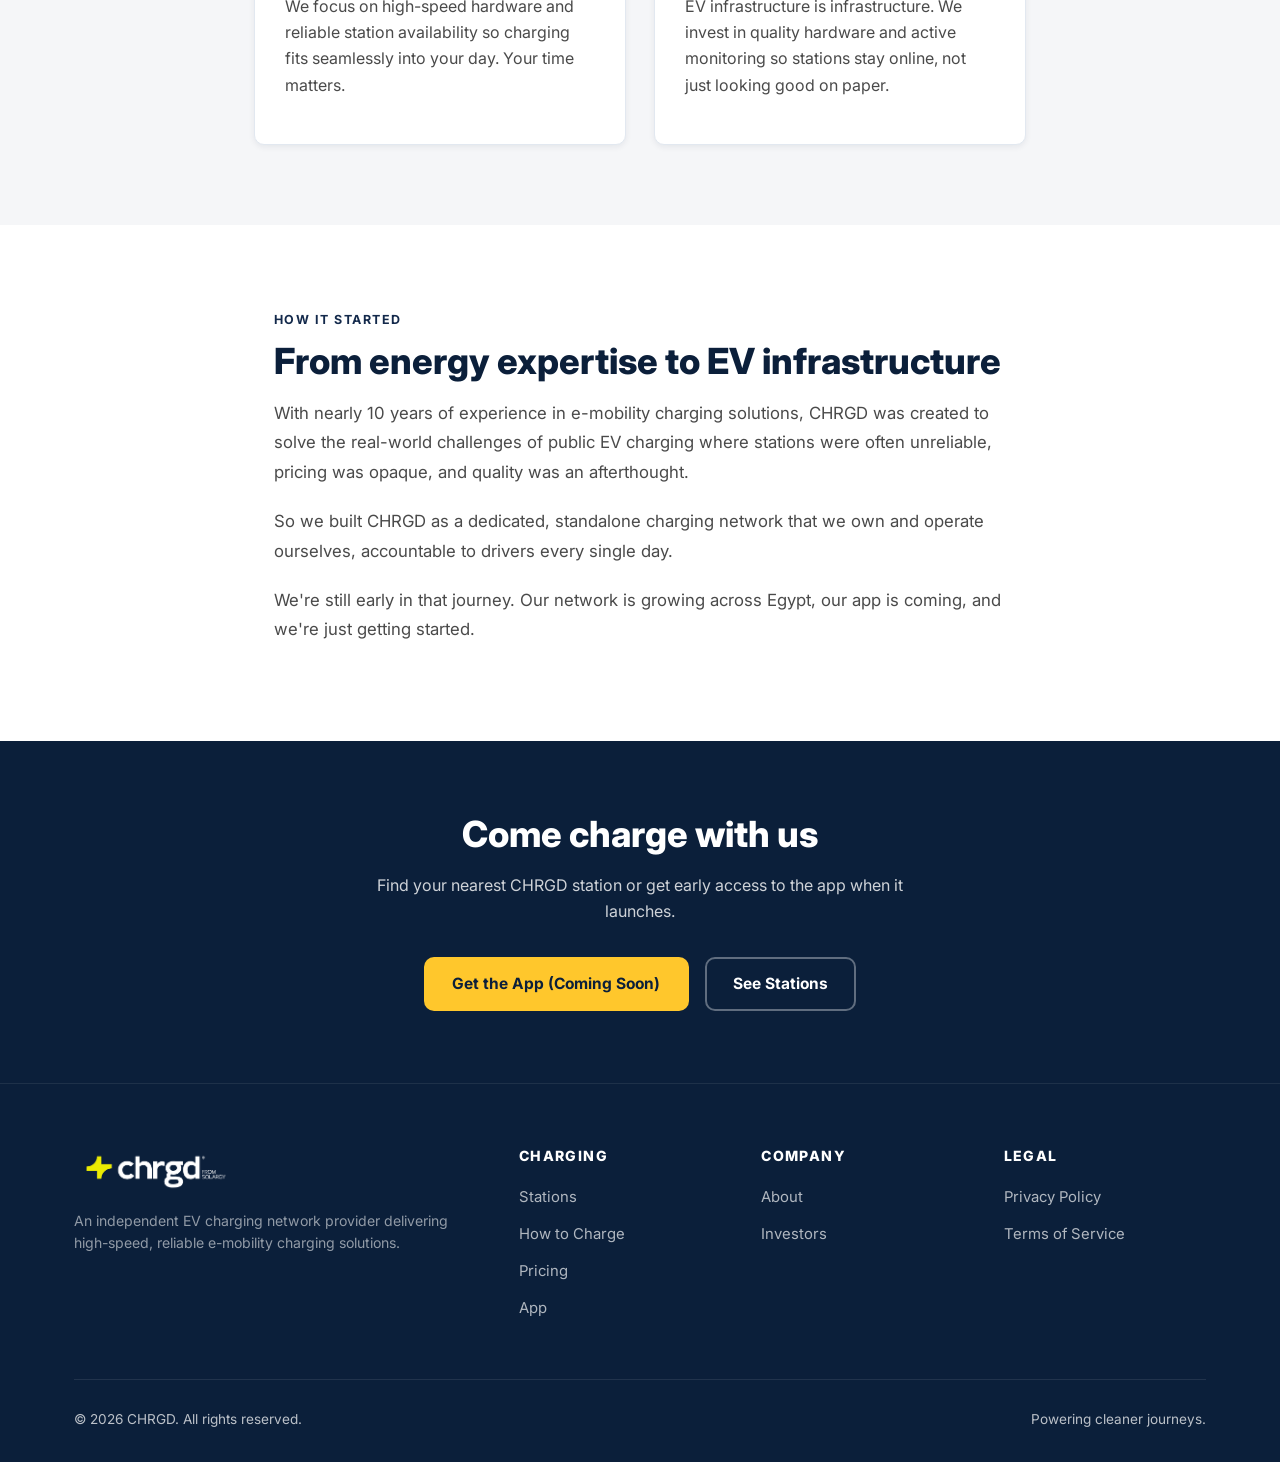
==== commit 14a398c0: "Remove all em dashes across site text, titles, and headers" ====
--- a/about.html
+++ b/about.html
@@ -3,7 +3,7 @@
 <head>
   <meta charset="UTF-8">
   <meta name="viewport" content="width=device-width, initial-scale=1.0">
-  <title>About CHRGD — EV Charging Network</title>
+  <title>About CHRGD | EV Charging Network</title>
   <meta name="description" content="Learn about CHRGD, an independent EV charging network provider. Our mission, story, and commitment to reliable charging.">
   <link rel="stylesheet" href="style.css">
 </head>
@@ -12,7 +12,7 @@
 <!-- HEADER -->
 <header class="header">
   <div class="container header-inner">
-    <a href="index.html" class="wordmark" aria-label="CHRGD — Home"><img src="logo.png" alt="CHRGD EV Charging Network" class="logo-img"></a>
+    <a href="index.html" class="wordmark" aria-label="CHRGD Home"><img src="logo.png" alt="CHRGD EV Charging Network" class="logo-img"></a>
     <button class="hamburger" id="hamburger" aria-label="Toggle menu" aria-expanded="false">☰</button>
     <nav class="nav" id="mainNav">
       <a href="index.html" class="nav-link">Home</a>
@@ -42,7 +42,7 @@
         <span class="eyebrow eyebrow-dark">About CHRGD</span>
         <h2>We run the network, so you don't have to think about it</h2>
         <p style="font-size:1.05rem; line-height:1.75; margin-bottom:1.25rem;">
-          CHRGD is an independent electric vehicle charging network provider. We select the sites, install high-power hardware, set fair tariffs, and keep everything running — so when you plug in, it just works.
+          CHRGD is an independent electric vehicle charging network provider. We select the sites, install high-power hardware, set fair tariffs, and keep everything running, so when you plug in, it just works.
         </p>
         <p style="font-size:1.05rem; line-height:1.75;">
           Backed by nearly 10 years of experience in e-mobility charging solutions, CHRGD brings deep expertise in charging infrastructure and power management. CHRGD is our answer to what public EV charging should look like: accessible, transparent, and built for the long run.
@@ -69,7 +69,7 @@
       </div>
       <div class="card">
         <h3>Be honest about where we are</h3>
-        <p>We're a growing network — not a global brand (yet). We'll always be straight with you about availability, pricing, and what to expect.</p>
+        <p>We're a growing network, not a global brand (yet). We'll always be straight with you about availability, pricing, and what to expect.</p>
       </div>
       <div class="card">
         <h3>Protect your time</h3>
@@ -89,10 +89,10 @@
     <span class="eyebrow eyebrow-dark">How it started</span>
     <h2>From energy expertise to EV infrastructure</h2>
     <p style="font-size:1.05rem; line-height:1.75; margin-bottom:1.25rem;">
-      With nearly 10 years of experience in e-mobility charging solutions, CHRGD was created to solve the real-world challenges of public EV charging — where stations were often unreliable, pricing was opaque, and quality was an afterthought.
+      With nearly 10 years of experience in e-mobility charging solutions, CHRGD was created to solve the real-world challenges of public EV charging where stations were often unreliable, pricing was opaque, and quality was an afterthought.
     </p>
     <p style="font-size:1.05rem; line-height:1.75; margin-bottom:1.25rem;">
-      So we built CHRGD as a dedicated, standalone charging network that we own and operate ourselves — accountable to drivers every single day.
+      So we built CHRGD as a dedicated, standalone charging network that we own and operate ourselves, accountable to drivers every single day.
     </p>
     <p style="font-size:1.05rem; line-height:1.75;">
       We're still early in that journey. Our network is growing across Egypt, our app is coming, and we're just getting started.
@@ -117,7 +117,7 @@
   <div class="container">
     <div class="footer-grid">
       <div class="footer-col">
-        <a href="index.html" class="wordmark" aria-label="CHRGD — Home"><img src="logo.png" alt="CHRGD EV Charging Network" class="logo-img"></a>
+        <a href="index.html" class="wordmark" aria-label="CHRGD Home"><img src="logo.png" alt="CHRGD EV Charging Network" class="logo-img"></a>
         <p class="footer-desc">An independent EV charging network provider delivering high-speed, reliable e-mobility charging solutions.</p>
       </div>
       <div class="footer-col">
--- a/style.css
+++ b/style.css
@@ -1,5 +1,5 @@
 /* ===========================
-   CHRGD — Global Design System
+   CHRGD Global Design System
    =========================== */
 
 @import url('https://fonts.googleapis.com/css2?family=Inter:wght@400;500;600;700;800;900&display=swap');
